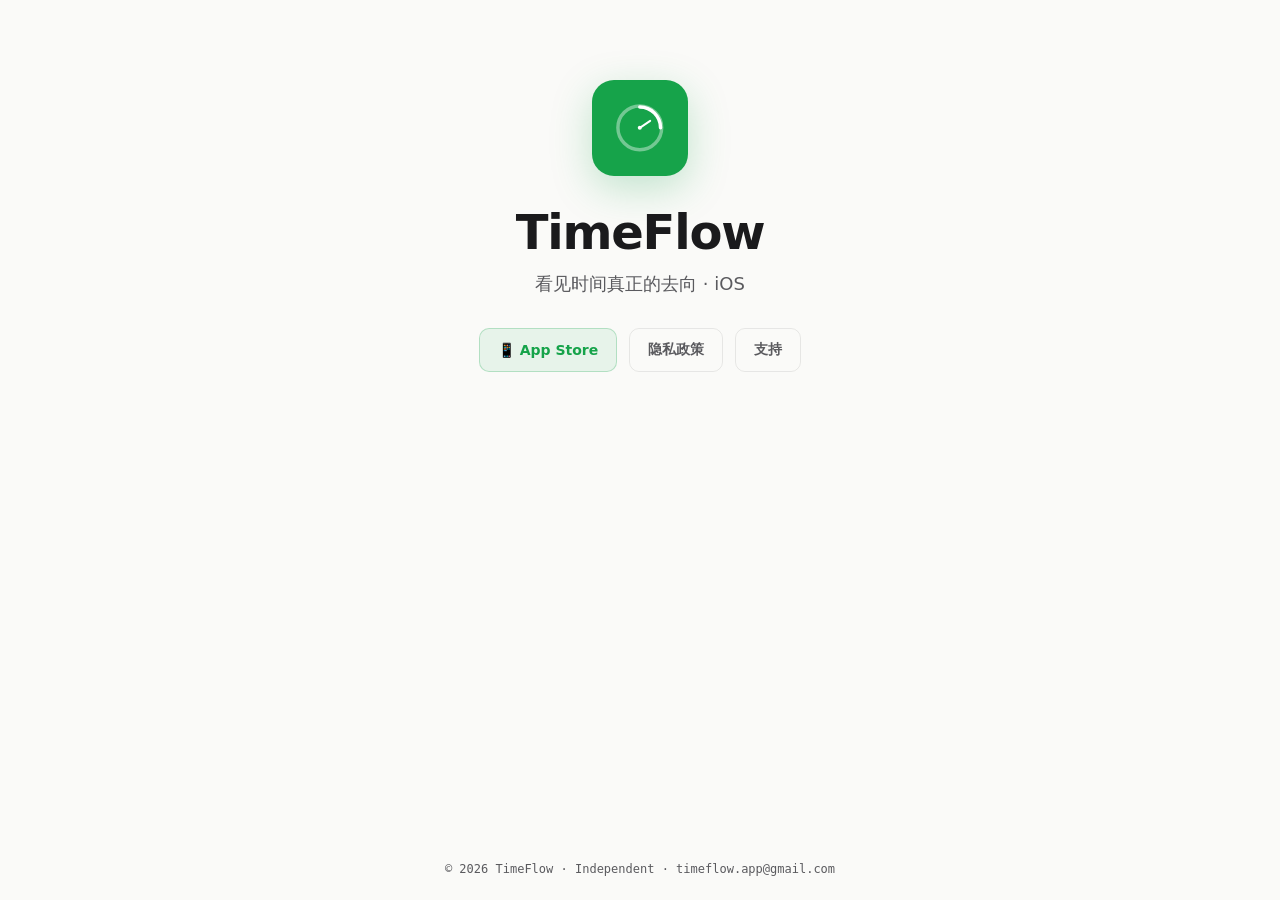
==== index.html @ b2091c1c "init: privacy + support + landing for TimeFlow" ====
<!doctype html>
<html lang="zh-Hans">
<head>
<meta charset="utf-8"/>
<meta name="viewport" content="width=device-width, initial-scale=1"/>
<title>TimeFlow — iOS 智能时间记录</title>
<style>
  :root {
    --bg: #fafaf8; --text: #1a1a1c; --text-2: #5a5a5e;
    --brand: #16a34a; --line: rgba(0,0,0,0.08);
  }
  @media (prefers-color-scheme: dark) {
    :root {
      --bg: #0a0a0b; --text: #f2f4f1; --text-2: rgba(255,255,255,0.6);
      --line: rgba(255,255,255,0.08);
    }
  }
  html, body { margin: 0; padding: 0; background: var(--bg); color: var(--text);
    font-family: 'Geist', -apple-system, system-ui, sans-serif;
    -webkit-font-smoothing: antialiased; min-height: 100vh; }
  body { display: flex; flex-direction: column; }
  main { max-width: 640px; margin: 0 auto; padding: 80px 24px 60px; flex: 1; text-align: center; }
  .logo-mark { width: 96px; height: 96px; border-radius: 22px;
    background: var(--brand); margin: 0 auto 28px;
    display: flex; align-items: center; justify-content: center;
    box-shadow: 0 12px 40px rgba(22,163,74,0.25); }
  .logo-mark svg { width: 60%; height: 60%; }
  h1 { font-size: 48px; font-weight: 800; margin: 0; letter-spacing: -0.025em; }
  .tag { color: var(--text-2); font-size: 18px; margin: 12px 0 32px; }
  .links { display: flex; gap: 12px; justify-content: center; margin-top: 32px; flex-wrap: wrap; }
  .links a { display: inline-flex; align-items: center; gap: 6px;
    padding: 12px 18px; border-radius: 10px;
    background: rgba(22,163,74,0.08); border: 1px solid rgba(22,163,74,0.25);
    color: var(--brand); text-decoration: none; font-weight: 600; font-size: 14px; }
  .links a.alt { background: transparent; border-color: var(--line); color: var(--text-2); }
  footer { text-align: center; padding: 24px;
    color: var(--text-2); font-size: 12px;
    font-family: ui-monospace, 'JetBrains Mono', monospace; }
</style>
</head>
<body>
<main>
  <div class="logo-mark">
    <svg viewBox="0 0 100 100">
      <circle cx="50" cy="50" r="38" fill="none" stroke="#fff" stroke-width="6" opacity="0.4"/>
      <path d="M 50 14 A 36 36 0 0 1 86 50" fill="none" stroke="#fff" stroke-width="6" stroke-linecap="round"/>
      <line x1="50" y1="50" x2="68" y2="38" stroke="#fff" stroke-width="3.5" stroke-linecap="round"/>
      <circle cx="50" cy="50" r="3.5" fill="#fff"/>
    </svg>
  </div>
  <h1>TimeFlow</h1>
  <p class="tag">看见时间真正的去向 · iOS</p>
  <div class="links">
    <a href="#">📱 App Store</a>
    <a href="privacy.html" class="alt">隐私政策</a>
    <a href="support.html" class="alt">支持</a>
  </div>
</main>
<footer>© 2026 TimeFlow · Independent · timeflow.app@gmail.com</footer>
</body>
</html>
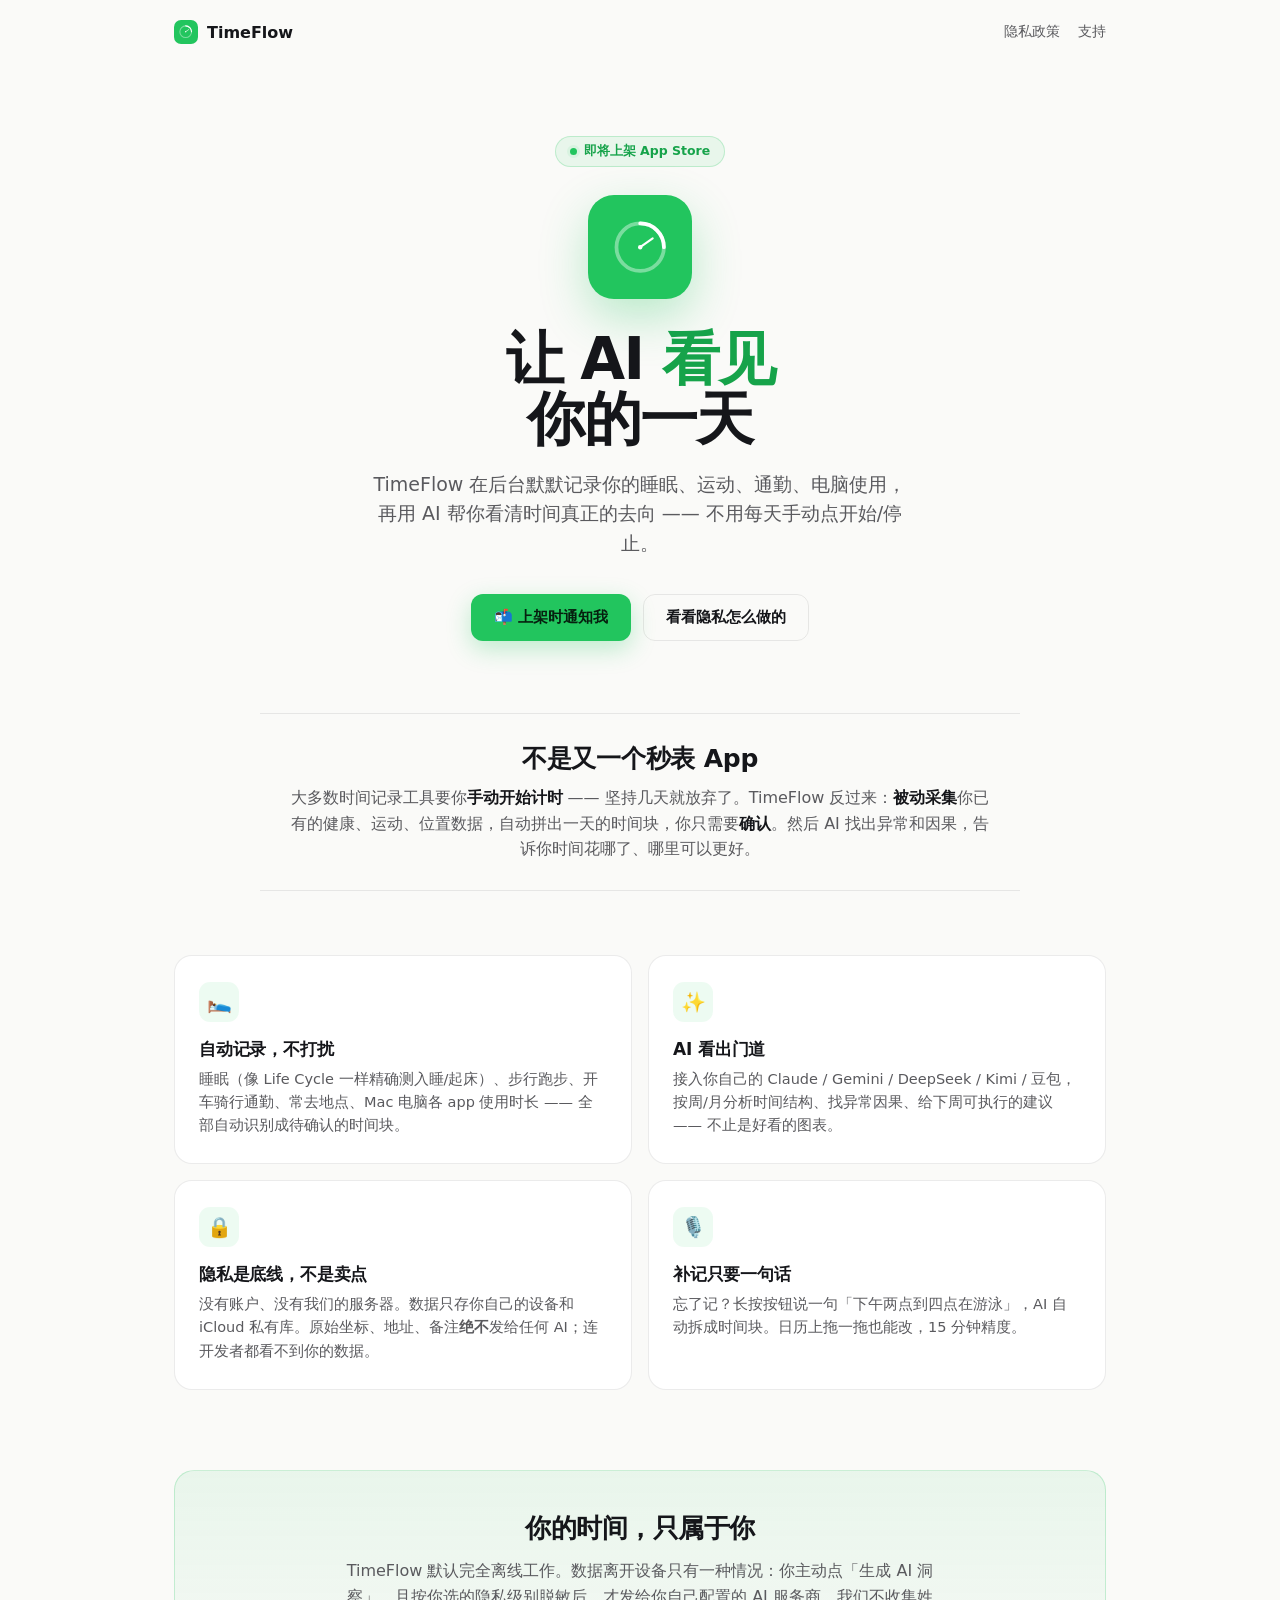
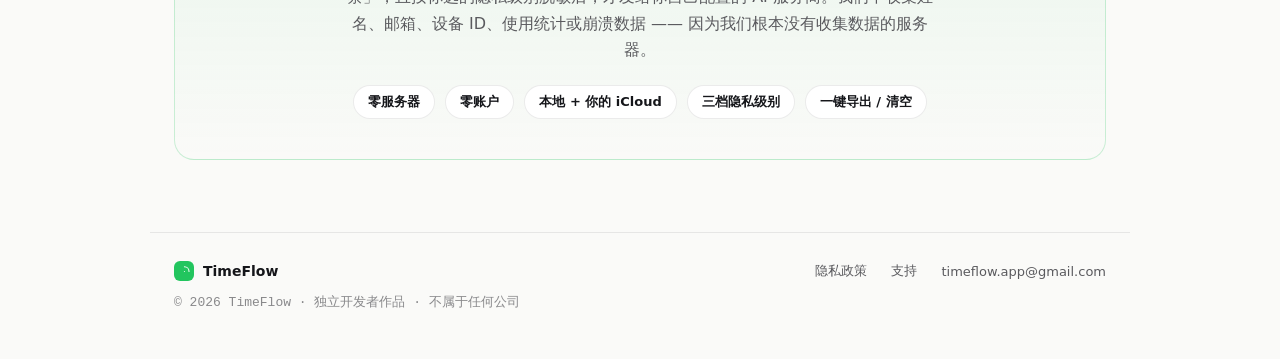
==== commit f0282e09: "官网重做：多段式落地页 + 隐私页内容校准 + 绑定 seetimeflow.com - index.html 重做成正经落地页（hero / 定位 / 4 特性卡 / 隐私 callout / fo" ====
--- a/index.html
+++ b/index.html
@@ -3,59 +3,185 @@
 <head>
 <meta charset="utf-8"/>
 <meta name="viewport" content="width=device-width, initial-scale=1"/>
-<title>TimeFlow — iOS 智能时间记录</title>
+<title>TimeFlow — 让 AI 看见你的一天</title>
+<meta name="description" content="TimeFlow 是一款 iOS 智能时间记录 app。被动自动记录你的睡眠、运动、通勤、电脑使用，AI 帮你看清时间真正的去向。隐私优先，数据只存你自己的设备和 iCloud。"/>
+<meta property="og:title" content="TimeFlow — 让 AI 看见你的一天"/>
+<meta property="og:description" content="被动自动记录 + AI 洞察。隐私优先，零服务器。"/>
+<meta property="og:type" content="website"/>
 <style>
   :root {
-    --bg: #fafaf8; --text: #1a1a1c; --text-2: #5a5a5e;
-    --brand: #16a34a; --line: rgba(0,0,0,0.08);
+    --bg: #fafaf8; --surface: #ffffff; --text: #15161a; --text-2: #5a5a5e;
+    --brand: #16a34a; --brand-2: #22c55e; --line: rgba(0,0,0,0.08);
+    --tint: rgba(34,197,94,0.08); --tint-line: rgba(34,197,94,0.22);
   }
   @media (prefers-color-scheme: dark) {
     :root {
-      --bg: #0a0a0b; --text: #f2f4f1; --text-2: rgba(255,255,255,0.6);
-      --line: rgba(255,255,255,0.08);
+      --bg: #08090a; --surface: #111316; --text: #f2f4f1; --text-2: rgba(255,255,255,0.58);
+      --brand: #22c55e; --brand-2: #4ade80; --line: rgba(255,255,255,0.09);
+      --tint: rgba(34,197,94,0.10); --tint-line: rgba(34,197,94,0.28);
     }
   }
+  * { box-sizing: border-box; }
   html, body { margin: 0; padding: 0; background: var(--bg); color: var(--text);
-    font-family: 'Geist', -apple-system, system-ui, sans-serif;
-    -webkit-font-smoothing: antialiased; min-height: 100vh; }
-  body { display: flex; flex-direction: column; }
-  main { max-width: 640px; margin: 0 auto; padding: 80px 24px 60px; flex: 1; text-align: center; }
-  .logo-mark { width: 96px; height: 96px; border-radius: 22px;
-    background: var(--brand); margin: 0 auto 28px;
-    display: flex; align-items: center; justify-content: center;
-    box-shadow: 0 12px 40px rgba(22,163,74,0.25); }
-  .logo-mark svg { width: 60%; height: 60%; }
-  h1 { font-size: 48px; font-weight: 800; margin: 0; letter-spacing: -0.025em; }
-  .tag { color: var(--text-2); font-size: 18px; margin: 12px 0 32px; }
-  .links { display: flex; gap: 12px; justify-content: center; margin-top: 32px; flex-wrap: wrap; }
-  .links a { display: inline-flex; align-items: center; gap: 6px;
-    padding: 12px 18px; border-radius: 10px;
-    background: rgba(22,163,74,0.08); border: 1px solid rgba(22,163,74,0.25);
-    color: var(--brand); text-decoration: none; font-weight: 600; font-size: 14px; }
-  .links a.alt { background: transparent; border-color: var(--line); color: var(--text-2); }
-  footer { text-align: center; padding: 24px;
-    color: var(--text-2); font-size: 12px;
-    font-family: ui-monospace, 'JetBrains Mono', monospace; }
+    font-family: 'Geist', -apple-system, BlinkMacSystemFont, system-ui, sans-serif;
+    -webkit-font-smoothing: antialiased; }
+  a { color: var(--brand); text-decoration: none; }
+  .mono { font-family: ui-monospace, 'JetBrains Mono', SFMono-Regular, monospace; }
+
+  /* nav */
+  nav { display: flex; align-items: center; gap: 18px; max-width: 980px; margin: 0 auto;
+    padding: 20px 24px; font-size: 14px; }
+  .logo { display: inline-flex; align-items: center; gap: 9px; font-weight: 700; color: var(--text); font-size: 16px; }
+  .logo .mk { width: 24px; height: 24px; border-radius: 7px; background: var(--brand-2);
+    display: inline-flex; align-items: center; justify-content: center; }
+  .logo .mk svg { width: 64%; height: 64%; }
+  nav .spacer { flex: 1; }
+  nav .navlink { color: var(--text-2); font-weight: 500; }
+  nav .navlink:hover { color: var(--text); }
+
+  section { max-width: 980px; margin: 0 auto; padding: 0 24px; }
+
+  /* hero */
+  .hero { text-align: center; padding: 72px 24px 64px; }
+  .badge { display: inline-flex; align-items: center; gap: 7px; padding: 6px 14px;
+    border-radius: 999px; background: var(--tint); border: 1px solid var(--tint-line);
+    color: var(--brand); font-size: 12.5px; font-weight: 600; margin-bottom: 28px; }
+  .badge .dot { width: 7px; height: 7px; border-radius: 50%; background: var(--brand-2);
+    box-shadow: 0 0 0 3px var(--tint); }
+  .hero .mark { width: 104px; height: 104px; border-radius: 26px; background: var(--brand-2);
+    margin: 0 auto 30px; display: flex; align-items: center; justify-content: center;
+    box-shadow: 0 18px 48px rgba(34,197,94,0.30); }
+  .hero .mark svg { width: 60%; height: 60%; }
+  h1 { font-size: 58px; line-height: 1.04; font-weight: 800; letter-spacing: -0.03em; margin: 0; }
+  h1 .accent { color: var(--brand); }
+  .hero p { font-size: 19px; color: var(--text-2); max-width: 540px; margin: 20px auto 0; line-height: 1.55; }
+  .cta { display: flex; gap: 12px; justify-content: center; margin-top: 36px; flex-wrap: wrap; }
+  .btn { display: inline-flex; align-items: center; gap: 8px; padding: 13px 22px;
+    border-radius: 12px; font-weight: 600; font-size: 15px; border: 1px solid transparent; }
+  .btn.primary { background: var(--brand-2); color: #06200f; box-shadow: 0 8px 24px rgba(34,197,94,0.28); }
+  .btn.ghost { background: transparent; border-color: var(--line); color: var(--text); }
+  .btn.ghost:hover { border-color: var(--tint-line); color: var(--brand); }
+
+  /* positioning strip */
+  .strip { margin: 8px auto 0; padding: 28px 28px; max-width: 760px; text-align: center;
+    border-top: 1px solid var(--line); border-bottom: 1px solid var(--line); }
+  .strip h2 { font-size: 25px; font-weight: 700; letter-spacing: -0.01em; margin: 0 0 10px; }
+  .strip p { font-size: 16px; color: var(--text-2); line-height: 1.6; margin: 0; }
+  .strip .hl { color: var(--text); font-weight: 600; }
+
+  /* features */
+  .features { padding: 64px 24px 24px; }
+  .grid { display: grid; grid-template-columns: repeat(2, 1fr); gap: 16px; }
+  .card { background: var(--surface); border: 1px solid var(--line); border-radius: 18px;
+    padding: 26px 24px; }
+  .card .ic { width: 40px; height: 40px; border-radius: 11px; background: var(--tint);
+    display: flex; align-items: center; justify-content: center; font-size: 20px; margin-bottom: 16px; }
+  .card h3 { font-size: 17px; font-weight: 700; margin: 0 0 7px; letter-spacing: -0.01em; }
+  .card p { font-size: 14.5px; color: var(--text-2); line-height: 1.6; margin: 0; }
+
+  /* privacy callout */
+  .privacy { margin: 56px auto 0; }
+  .privacy .box { background: linear-gradient(180deg, var(--tint), transparent);
+    border: 1px solid var(--tint-line); border-radius: 20px; padding: 40px 32px; text-align: center; }
+  .privacy h2 { font-size: 26px; font-weight: 800; letter-spacing: -0.02em; margin: 0 0 12px; }
+  .privacy p { font-size: 16px; color: var(--text-2); max-width: 600px; margin: 0 auto; line-height: 1.65; }
+  .privacy .pills { display: flex; gap: 10px; justify-content: center; flex-wrap: wrap; margin-top: 22px; }
+  .pill { font-size: 13px; font-weight: 600; padding: 7px 14px; border-radius: 999px;
+    background: var(--surface); border: 1px solid var(--line); color: var(--text); }
+
+  /* footer */
+  footer { max-width: 980px; margin: 72px auto 0; padding: 28px 24px 48px;
+    border-top: 1px solid var(--line); display: flex; flex-wrap: wrap; gap: 12px 24px;
+    align-items: center; color: var(--text-2); font-size: 13px; }
+  footer .spacer { flex: 1; }
+  footer a { color: var(--text-2); }
+  footer a:hover { color: var(--brand); }
+
+  @media (max-width: 680px) {
+    h1 { font-size: 42px; }
+    .hero p { font-size: 17px; }
+    .grid { grid-template-columns: 1fr; }
+  }
 </style>
 </head>
 <body>
-<main>
-  <div class="logo-mark">
-    <svg viewBox="0 0 100 100">
-      <circle cx="50" cy="50" r="38" fill="none" stroke="#fff" stroke-width="6" opacity="0.4"/>
-      <path d="M 50 14 A 36 36 0 0 1 86 50" fill="none" stroke="#fff" stroke-width="6" stroke-linecap="round"/>
-      <line x1="50" y1="50" x2="68" y2="38" stroke="#fff" stroke-width="3.5" stroke-linecap="round"/>
-      <circle cx="50" cy="50" r="3.5" fill="#fff"/>
-    </svg>
+
+<nav>
+  <span class="logo"><span class="mk">
+    <svg viewBox="0 0 100 100"><circle cx="50" cy="50" r="38" fill="none" stroke="#fff" stroke-width="7" opacity="0.4"/><path d="M 50 12 A 38 38 0 0 1 88 50" fill="none" stroke="#fff" stroke-width="7" stroke-linecap="round"/><line x1="50" y1="50" x2="70" y2="36" stroke="#fff" stroke-width="4" stroke-linecap="round"/><circle cx="50" cy="50" r="4" fill="#fff"/></svg>
+  </span>TimeFlow</span>
+  <span class="spacer"></span>
+  <a class="navlink" href="privacy.html">隐私政策</a>
+  <a class="navlink" href="support.html">支持</a>
+</nav>
+
+<header class="hero">
+  <span class="badge"><span class="dot"></span>即将上架 App Store</span>
+  <div class="mark">
+    <svg viewBox="0 0 100 100"><circle cx="50" cy="50" r="38" fill="none" stroke="#fff" stroke-width="6" opacity="0.4"/><path d="M 50 12 A 38 38 0 0 1 88 50" fill="none" stroke="#fff" stroke-width="6" stroke-linecap="round"/><line x1="50" y1="50" x2="70" y2="36" stroke="#fff" stroke-width="3.5" stroke-linecap="round"/><circle cx="50" cy="50" r="3.5" fill="#fff"/></svg>
   </div>
-  <h1>TimeFlow</h1>
-  <p class="tag">看见时间真正的去向 · iOS</p>
-  <div class="links">
-    <a href="#">📱 App Store</a>
-    <a href="privacy.html" class="alt">隐私政策</a>
-    <a href="support.html" class="alt">支持</a>
+  <h1>让 AI <span class="accent">看见</span><br/>你的一天</h1>
+  <p>TimeFlow 在后台默默记录你的睡眠、运动、通勤、电脑使用，再用 AI 帮你看清时间真正的去向 —— 不用每天手动点开始/停止。</p>
+  <div class="cta">
+    <a class="btn primary" href="mailto:timeflow.app@gmail.com?subject=TimeFlow%20上架通知">📬 上架时通知我</a>
+    <a class="btn ghost" href="privacy.html">看看隐私怎么做的</a>
   </div>
-</main>
-<footer>© 2026 TimeFlow · Independent · timeflow.app@gmail.com</footer>
+</header>
+
+<section class="strip">
+  <h2>不是又一个秒表 App</h2>
+  <p>大多数时间记录工具要你<span class="hl">手动开始计时</span> —— 坚持几天就放弃了。TimeFlow 反过来：<span class="hl">被动采集</span>你已有的健康、运动、位置数据，自动拼出一天的时间块，你只需要<span class="hl">确认</span>。然后 AI 找出异常和因果，告诉你时间花哪了、哪里可以更好。</p>
+</section>
+
+<section class="features">
+  <div class="grid">
+    <div class="card">
+      <div class="ic">🛌</div>
+      <h3>自动记录，不打扰</h3>
+      <p>睡眠（像 Life Cycle 一样精确测入睡/起床）、步行跑步、开车骑行通勤、常去地点、Mac 电脑各 app 使用时长 —— 全部自动识别成待确认的时间块。</p>
+    </div>
+    <div class="card">
+      <div class="ic">✨</div>
+      <h3>AI 看出门道</h3>
+      <p>接入你自己的 Claude / Gemini / DeepSeek / Kimi / 豆包，按周/月分析时间结构、找异常因果、给下周可执行的建议 —— 不止是好看的图表。</p>
+    </div>
+    <div class="card">
+      <div class="ic">🔒</div>
+      <h3>隐私是底线，不是卖点</h3>
+      <p>没有账户、没有我们的服务器。数据只存你自己的设备和 iCloud 私有库。原始坐标、地址、备注<strong>绝不</strong>发给任何 AI；连开发者都看不到你的数据。</p>
+    </div>
+    <div class="card">
+      <div class="ic">🎙️</div>
+      <h3>补记只要一句话</h3>
+      <p>忘了记？长按按钮说一句「下午两点到四点在游泳」，AI 自动拆成时间块。日历上拖一拖也能改，15 分钟精度。</p>
+    </div>
+  </div>
+</section>
+
+<section class="privacy">
+  <div class="box">
+    <h2>你的时间，只属于你</h2>
+    <p>TimeFlow 默认完全离线工作。数据离开设备只有一种情况：你主动点「生成 AI 洞察」，且按你选的隐私级别脱敏后，才发给你自己配置的 AI 服务商。我们不收集姓名、邮箱、设备 ID、使用统计或崩溃数据 —— 因为我们根本没有收集数据的服务器。</p>
+    <div class="pills">
+      <span class="pill">零服务器</span>
+      <span class="pill">零账户</span>
+      <span class="pill">本地 + 你的 iCloud</span>
+      <span class="pill">三档隐私级别</span>
+      <span class="pill">一键导出 / 清空</span>
+    </div>
+  </div>
+</section>
+
+<footer>
+  <span class="logo" style="font-size:14px"><span class="mk" style="width:20px;height:20px;border-radius:6px">
+    <svg viewBox="0 0 100 100"><path d="M 50 14 A 36 36 0 0 1 86 50" fill="none" stroke="#fff" stroke-width="8" stroke-linecap="round"/><circle cx="50" cy="50" r="4" fill="#fff"/></svg>
+  </span>TimeFlow</span>
+  <span class="spacer"></span>
+  <a href="privacy.html">隐私政策</a>
+  <a href="support.html">支持</a>
+  <a href="mailto:timeflow.app@gmail.com">timeflow.app@gmail.com</a>
+  <span class="mono" style="width:100%;opacity:0.7">© 2026 TimeFlow · 独立开发者作品 · 不属于任何公司</span>
+</footer>
+
 </body>
 </html>
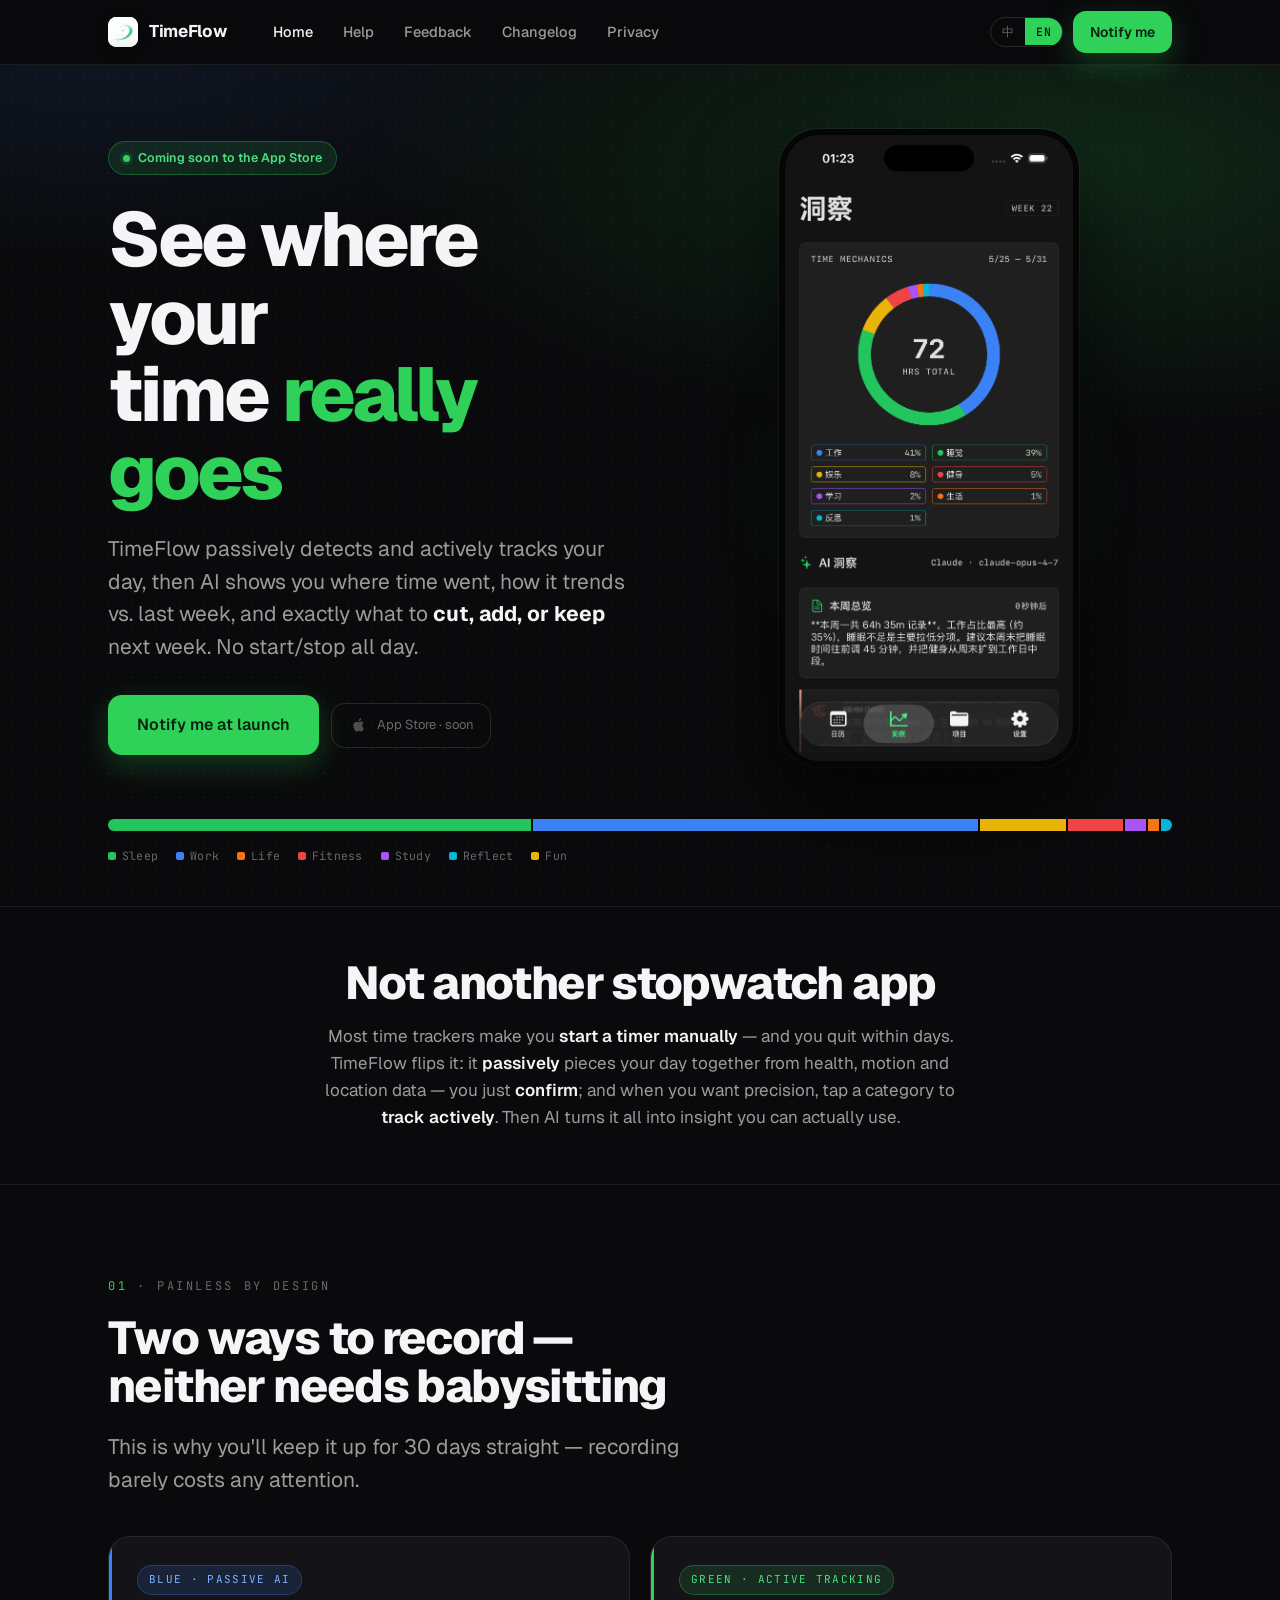
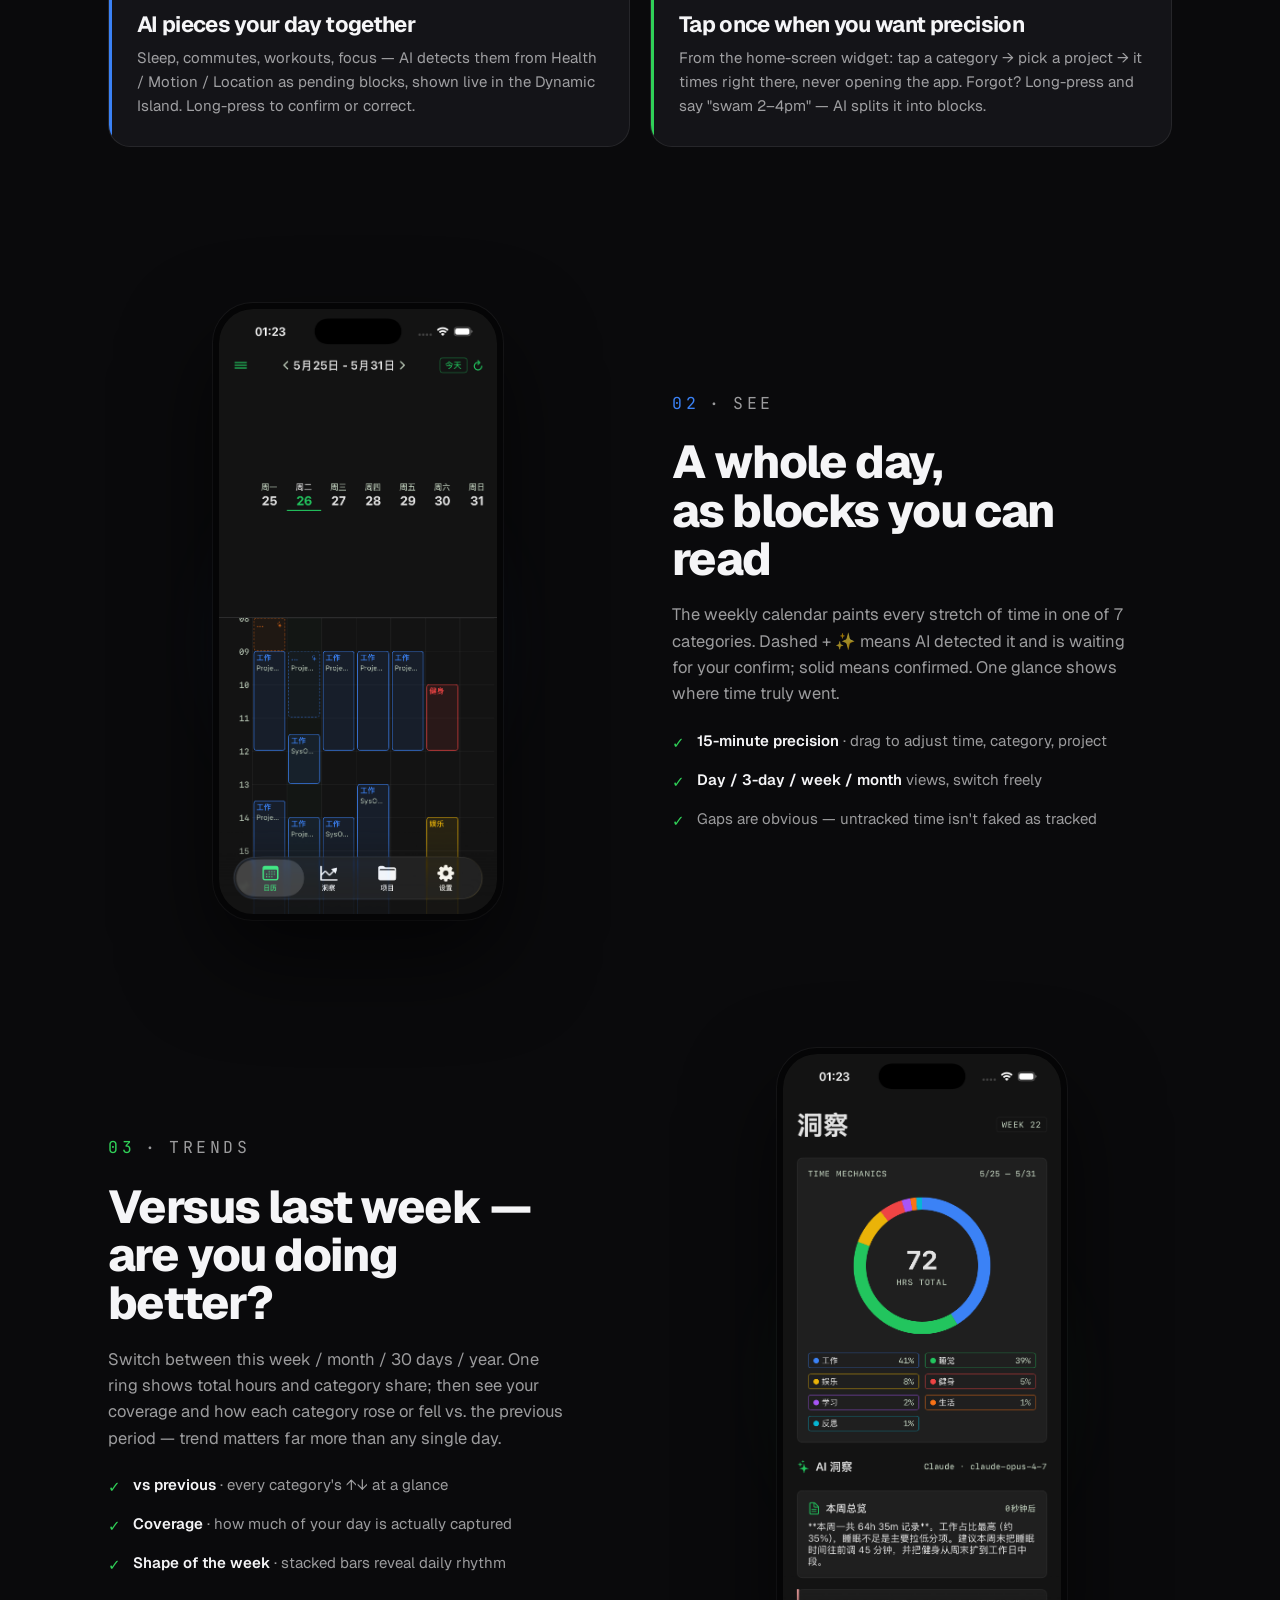
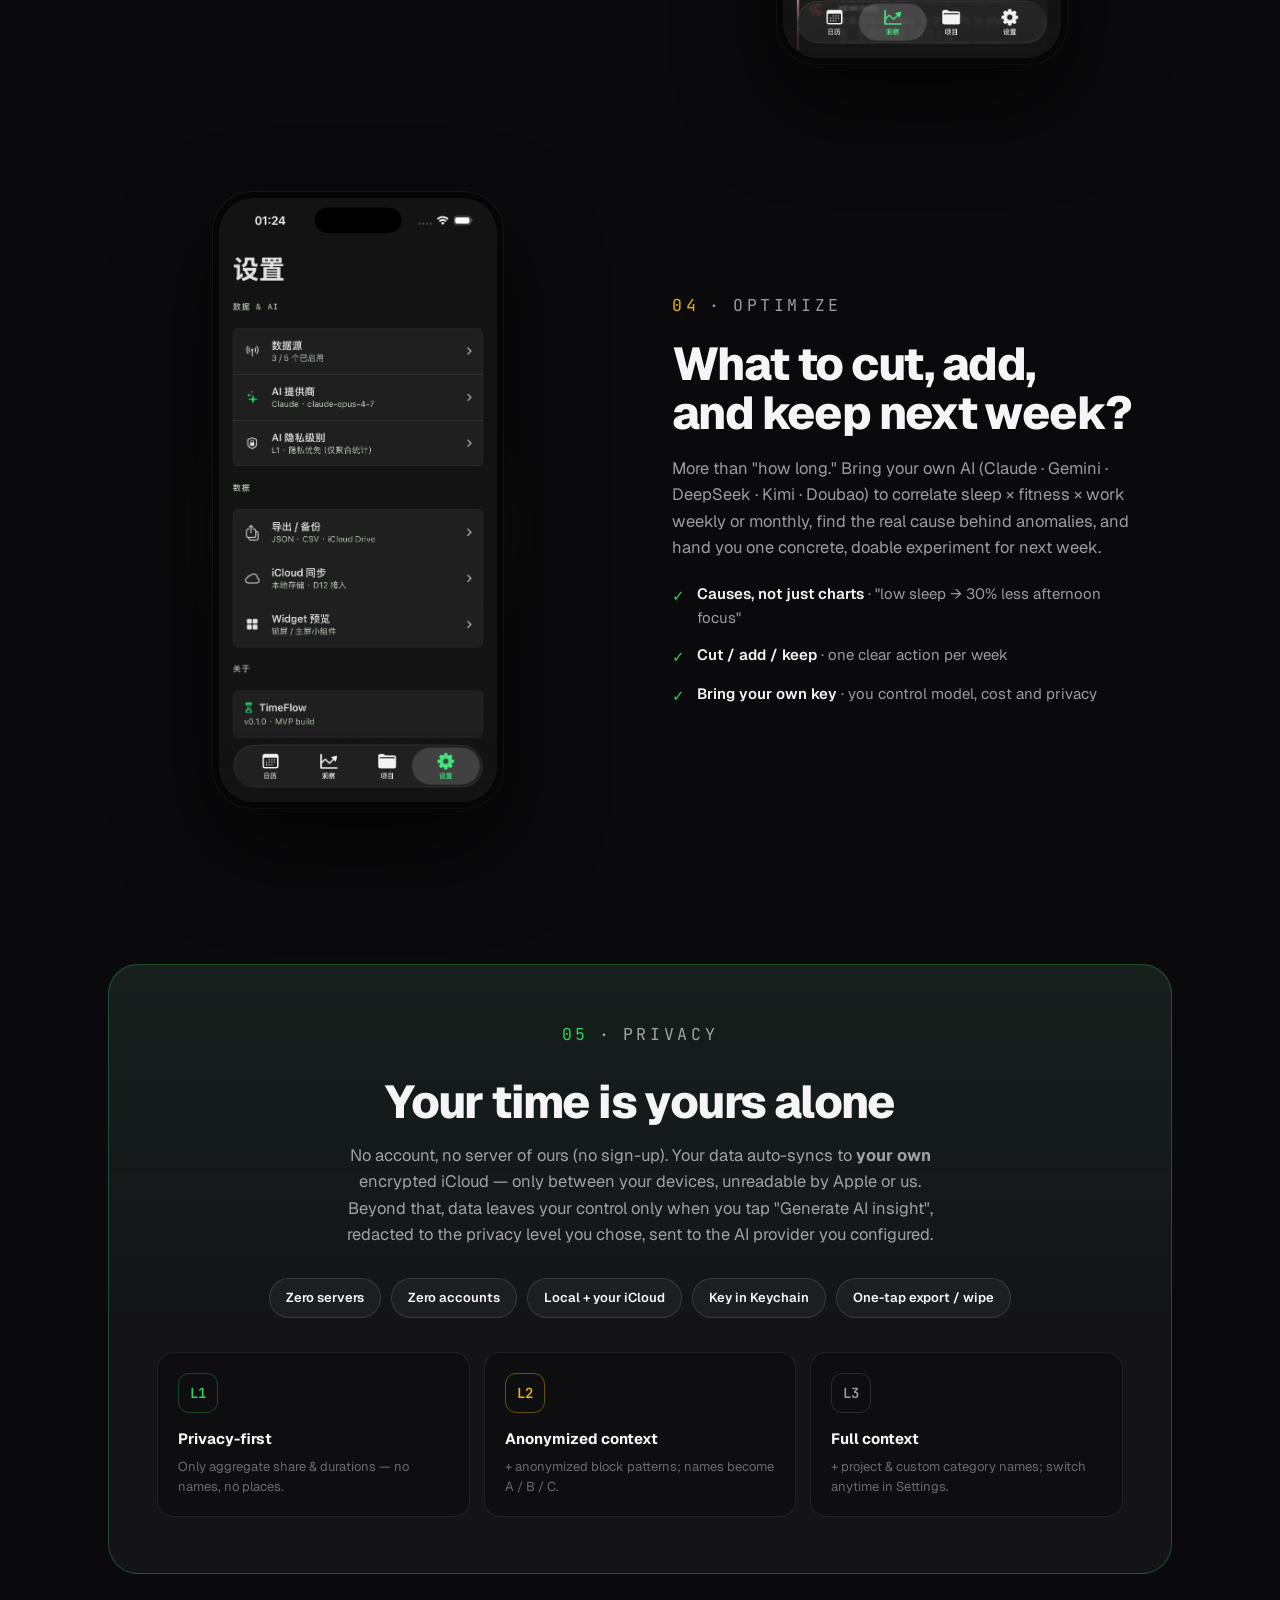
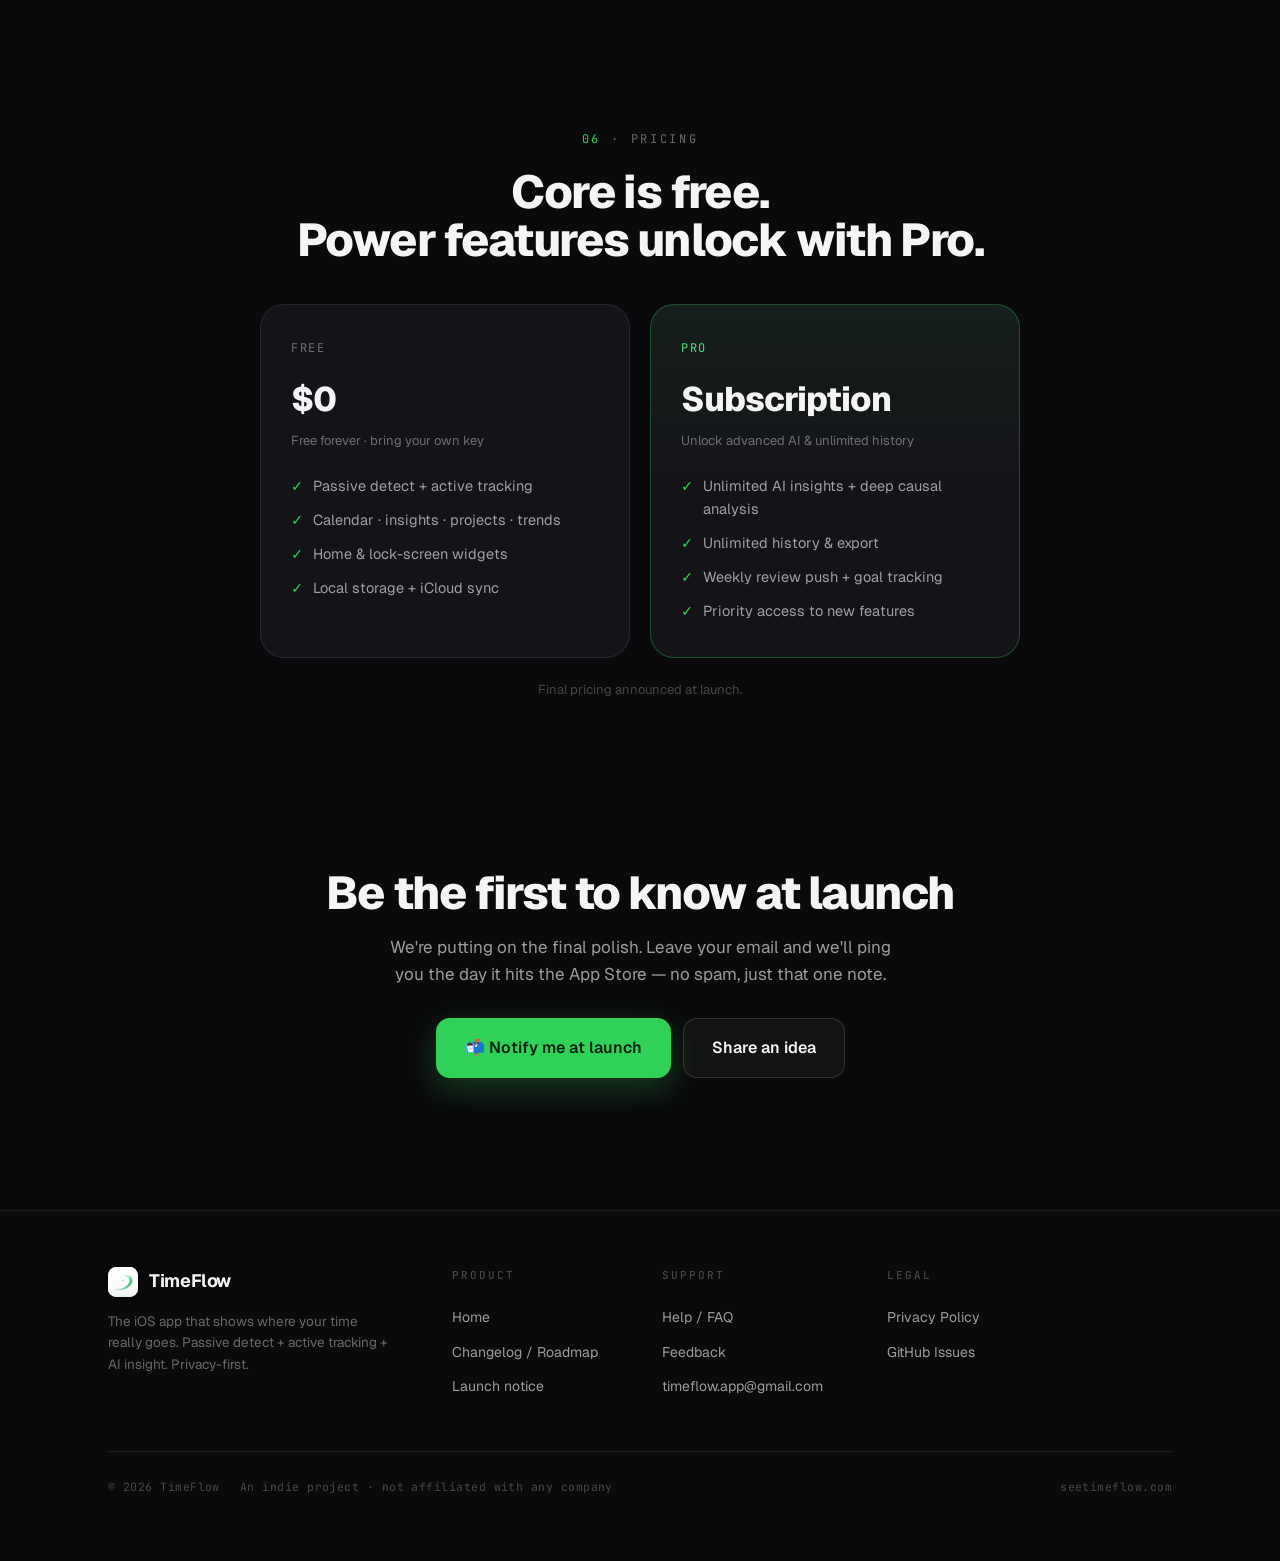
==== commit f70e0a60: "全新官网（Cloud Design 重做）+ 信息对齐到 D300/D301/D302 - 新设计：6 页（首页/帮助/反馈/更新日志/隐私/支持重定向）+ 6 张真机截图 +   共享 styles" ====
--- a/index.html
+++ b/index.html
@@ -1,187 +1,447 @@
 <!doctype html>
-<html lang="zh-Hans">
+<html lang="zh">
 <head>
 <meta charset="utf-8"/>
 <meta name="viewport" content="width=device-width, initial-scale=1"/>
-<title>TimeFlow — 让 AI 看见你的一天</title>
-<meta name="description" content="TimeFlow 是一款 iOS 智能时间记录 app。被动自动记录你的睡眠、运动、通勤、电脑使用，AI 帮你看清时间真正的去向。隐私优先，数据只存你自己的设备和 iCloud。"/>
-<meta property="og:title" content="TimeFlow — 让 AI 看见你的一天"/>
-<meta property="og:description" content="被动自动记录 + AI 洞察。隐私优先，零服务器。"/>
+<title data-en="TimeFlow — See where your time really goes">TimeFlow — 看清你的时间，真正花在了哪</title>
+<meta name="description" content="TimeFlow 是一款 iOS 智能时间记录 app。被动自动记录 + 主动一键追踪，AI 帮你看清时间去向、对比趋势、并告诉你下周该减少 / 增加 / 保持什么。隐私优先，零服务器、零账户。"/>
+<meta property="og:title" content="TimeFlow — 看清你的时间，真正花在了哪"/>
+<meta property="og:description" content="被动 AI 识别 + 主动追踪。看清去向、对比趋势、优化下周。隐私优先，零服务器。"/>
 <meta property="og:type" content="website"/>
+<link rel="preconnect" href="https://fonts.googleapis.com"/>
+<link rel="preconnect" href="https://fonts.gstatic.com" crossorigin/>
+<link href="https://fonts.googleapis.com/css2?family=Geist:wght@300;400;500;600;700;800&family=JetBrains+Mono:wght@400;500;600&display=swap" rel="stylesheet"/>
+<link rel="icon" type="image/png" href="assets/app-icon.png"/>
+<link rel="apple-touch-icon" href="assets/app-icon.png"/>
+<link rel="stylesheet" href="styles.css"/>
 <style>
-  :root {
-    --bg: #fafaf8; --surface: #ffffff; --text: #15161a; --text-2: #5a5a5e;
-    --brand: #16a34a; --brand-2: #22c55e; --line: rgba(0,0,0,0.08);
-    --tint: rgba(34,197,94,0.08); --tint-line: rgba(34,197,94,0.22);
-  }
-  @media (prefers-color-scheme: dark) {
-    :root {
-      --bg: #08090a; --surface: #111316; --text: #f2f4f1; --text-2: rgba(255,255,255,0.58);
-      --brand: #22c55e; --brand-2: #4ade80; --line: rgba(255,255,255,0.09);
-      --tint: rgba(34,197,94,0.10); --tint-line: rgba(34,197,94,0.28);
-    }
-  }
-  * { box-sizing: border-box; }
-  html, body { margin: 0; padding: 0; background: var(--bg); color: var(--text);
-    font-family: 'Geist', -apple-system, BlinkMacSystemFont, system-ui, sans-serif;
-    -webkit-font-smoothing: antialiased; }
-  a { color: var(--brand); text-decoration: none; }
-  .mono { font-family: ui-monospace, 'JetBrains Mono', SFMono-Regular, monospace; }
-
-  /* nav */
-  nav { display: flex; align-items: center; gap: 18px; max-width: 980px; margin: 0 auto;
-    padding: 20px 24px; font-size: 14px; }
-  .logo { display: inline-flex; align-items: center; gap: 9px; font-weight: 700; color: var(--text); font-size: 16px; }
-  .logo .mk { width: 24px; height: 24px; border-radius: 7px; background: var(--brand-2);
-    display: inline-flex; align-items: center; justify-content: center; }
-  .logo .mk svg { width: 64%; height: 64%; }
-  nav .spacer { flex: 1; }
-  nav .navlink { color: var(--text-2); font-weight: 500; }
-  nav .navlink:hover { color: var(--text); }
-
-  section { max-width: 980px; margin: 0 auto; padding: 0 24px; }
-
-  /* hero */
-  .hero { text-align: center; padding: 72px 24px 64px; }
-  .badge { display: inline-flex; align-items: center; gap: 7px; padding: 6px 14px;
-    border-radius: 999px; background: var(--tint); border: 1px solid var(--tint-line);
-    color: var(--brand); font-size: 12.5px; font-weight: 600; margin-bottom: 28px; }
-  .badge .dot { width: 7px; height: 7px; border-radius: 50%; background: var(--brand-2);
-    box-shadow: 0 0 0 3px var(--tint); }
-  .hero .mark { width: 104px; height: 104px; border-radius: 26px; background: var(--brand-2);
-    margin: 0 auto 30px; display: flex; align-items: center; justify-content: center;
-    box-shadow: 0 18px 48px rgba(34,197,94,0.30); }
-  .hero .mark svg { width: 60%; height: 60%; }
-  h1 { font-size: 58px; line-height: 1.04; font-weight: 800; letter-spacing: -0.03em; margin: 0; }
-  h1 .accent { color: var(--brand); }
-  .hero p { font-size: 19px; color: var(--text-2); max-width: 540px; margin: 20px auto 0; line-height: 1.55; }
-  .cta { display: flex; gap: 12px; justify-content: center; margin-top: 36px; flex-wrap: wrap; }
-  .btn { display: inline-flex; align-items: center; gap: 8px; padding: 13px 22px;
-    border-radius: 12px; font-weight: 600; font-size: 15px; border: 1px solid transparent; }
-  .btn.primary { background: var(--brand-2); color: #06200f; box-shadow: 0 8px 24px rgba(34,197,94,0.28); }
-  .btn.ghost { background: transparent; border-color: var(--line); color: var(--text); }
-  .btn.ghost:hover { border-color: var(--tint-line); color: var(--brand); }
+  /* ---------- home-only ---------- */
+  .hero { position: relative; padding: 64px 0 40px; overflow: hidden; }
+  .hero::before {
+    content: ""; position: absolute; inset: -10% -20% auto; height: 620px;
+    background: radial-gradient(60% 70% at 72% 30%, rgba(48,209,88,0.16), transparent 62%),
+                radial-gradient(50% 60% at 20% 10%, rgba(59,130,246,0.10), transparent 60%);
+    pointer-events: none; z-index: 0;
+  }
+  .hero-grid {
+    position: relative; z-index: 1; display: grid; grid-template-columns: 1.05fr 0.95fr;
+    gap: 40px; align-items: center;
+  }
+  .badge {
+    display: inline-flex; align-items: center; gap: 8px; padding: 6px 14px; border-radius: 999px;
+    background: var(--green-tint); border: 1px solid var(--green-line);
+    color: var(--green-bright); font-size: 12.5px; font-weight: 600; margin-bottom: 26px;
+  }
+  .badge .dot { width: 7px; height: 7px; border-radius: 50%; background: var(--green); box-shadow: 0 0 0 3px var(--green-tint); }
+  .hero h1 { margin-bottom: 22px; }
+  .hero .lede { max-width: 520px; margin-bottom: 32px; }
+  .hero-cta { display: flex; flex-wrap: wrap; gap: 12px; align-items: center; }
+  .soon-badge {
+    display: inline-flex; align-items: center; gap: 9px; padding: 11px 16px; border-radius: 13px;
+    border: 1px solid var(--hairline-2); color: var(--ink-3); font-size: 13px;
+  }
+  .soon-badge svg { width: 20px; height: 20px; opacity: 0.7; }
+
+  .hero-visual { position: relative; display: flex; justify-content: center; }
+  .shot { border-radius: 40px; overflow: hidden; border: 6px solid #050506;
+    box-shadow: 0 40px 90px rgba(0,0,0,0.6), 0 0 0 1px rgba(255,255,255,0.06); background: #000; }
+  .shot img { width: 100%; height: auto; display: block; }
+  .hero-visual .shot { width: 300px; }
+  .hero-visual::after {
+    content: ""; position: absolute; inset: 8% -6% -6% -6%; z-index: -1; border-radius: 50%;
+    background: radial-gradient(50% 50% at 50% 50%, rgba(48,209,88,0.20), transparent 70%);
+    filter: blur(20px);
+  }
+
+  /* spectrum strip */
+  .spectrum { position: relative; z-index: 1; margin-top: 52px; }
+  .spectrum-bar { display: flex; height: 12px; border-radius: 6px; overflow: hidden; gap: 2px; }
+  .spectrum-bar span { display: block; }
+  .spectrum-legend {
+    display: flex; flex-wrap: wrap; gap: 7px 18px; margin-top: 16px;
+    font-family: var(--mono); font-size: 11.5px; color: var(--ink-3); letter-spacing: 0.02em;
+  }
+  .spectrum-legend i { display: inline-block; width: 8px; height: 8px; border-radius: 2px; margin-right: 6px; vertical-align: 0; }
 
   /* positioning strip */
-  .strip { margin: 8px auto 0; padding: 28px 28px; max-width: 760px; text-align: center;
-    border-top: 1px solid var(--line); border-bottom: 1px solid var(--line); }
-  .strip h2 { font-size: 25px; font-weight: 700; letter-spacing: -0.01em; margin: 0 0 10px; }
-  .strip p { font-size: 16px; color: var(--text-2); line-height: 1.6; margin: 0; }
-  .strip .hl { color: var(--text); font-weight: 600; }
-
-  /* features */
-  .features { padding: 64px 24px 24px; }
-  .grid { display: grid; grid-template-columns: repeat(2, 1fr); gap: 16px; }
-  .card { background: var(--surface); border: 1px solid var(--line); border-radius: 18px;
-    padding: 26px 24px; }
-  .card .ic { width: 40px; height: 40px; border-radius: 11px; background: var(--tint);
-    display: flex; align-items: center; justify-content: center; font-size: 20px; margin-bottom: 16px; }
-  .card h3 { font-size: 17px; font-weight: 700; margin: 0 0 7px; letter-spacing: -0.01em; }
-  .card p { font-size: 14.5px; color: var(--text-2); line-height: 1.6; margin: 0; }
-
-  /* privacy callout */
-  .privacy { margin: 56px auto 0; }
-  .privacy .box { background: linear-gradient(180deg, var(--tint), transparent);
-    border: 1px solid var(--tint-line); border-radius: 20px; padding: 40px 32px; text-align: center; }
-  .privacy h2 { font-size: 26px; font-weight: 800; letter-spacing: -0.02em; margin: 0 0 12px; }
-  .privacy p { font-size: 16px; color: var(--text-2); max-width: 600px; margin: 0 auto; line-height: 1.65; }
-  .privacy .pills { display: flex; gap: 10px; justify-content: center; flex-wrap: wrap; margin-top: 22px; }
-  .pill { font-size: 13px; font-weight: 600; padding: 7px 14px; border-radius: 999px;
-    background: var(--surface); border: 1px solid var(--line); color: var(--text); }
-
-  /* footer */
-  footer { max-width: 980px; margin: 72px auto 0; padding: 28px 24px 48px;
-    border-top: 1px solid var(--line); display: flex; flex-wrap: wrap; gap: 12px 24px;
-    align-items: center; color: var(--text-2); font-size: 13px; }
-  footer .spacer { flex: 1; }
-  footer a { color: var(--text-2); }
-  footer a:hover { color: var(--brand); }
-
-  @media (max-width: 680px) {
-    h1 { font-size: 42px; }
-    .hero p { font-size: 17px; }
-    .grid { grid-template-columns: 1fr; }
+  .posit { border-top: 1px solid var(--hairline); border-bottom: 1px solid var(--hairline);
+    padding: 52px 0; text-align: center; }
+  .posit .h2 { max-width: 760px; margin: 0 auto 16px; }
+  .posit p { max-width: 660px; margin: 0 auto; color: var(--ink-2); font-size: 17px; }
+  .posit .hl { color: var(--ink); font-weight: 600; }
+
+  /* value blocks (image + text) */
+  .vblock { display: grid; grid-template-columns: 1fr 1fr; gap: 64px; align-items: center; }
+  .vblock + .vblock { margin-top: 104px; }
+  .vblock.flip .vb-media { order: 2; }
+  .vb-media { display: flex; justify-content: center; position: relative; }
+  .vb-media .shot { width: 290px; }
+  .vb-media .glow { position: absolute; inset: 10% 0 0; z-index: -1; border-radius: 50%; filter: blur(26px); opacity: 0.5; }
+  .vb-body { max-width: 460px; }
+  .vb-body .h2 { margin-bottom: 18px; }
+  .vb-body p { color: var(--ink-2); font-size: 16.5px; margin: 0 0 22px; }
+  .vlist { list-style: none; margin: 0; padding: 0; display: flex; flex-direction: column; gap: 13px; }
+  .vlist li { display: flex; gap: 12px; align-items: flex-start; font-size: 15px; color: var(--ink-2); }
+  .vlist li .tick { color: var(--green); flex: 0 0 auto; margin-top: 2px; font-weight: 700; }
+  .vlist li b { color: var(--ink); font-weight: 600; }
+
+  /* dual model */
+  .dual { display: grid; grid-template-columns: 1fr 1fr; gap: 20px; }
+  .dual .card { position: relative; overflow: hidden; }
+  .dual .card .tag {
+    display: inline-flex; align-items: center; gap: 8px; font-family: var(--mono); font-size: 11px;
+    letter-spacing: 0.12em; text-transform: uppercase; padding: 5px 11px; border-radius: 999px; margin-bottom: 18px;
+  }
+  .dual .blue .tag { color: #7eb0ff; background: rgba(59,130,246,0.14); border: 1px solid rgba(59,130,246,0.3); }
+  .dual .green .tag { color: var(--green-bright); background: var(--green-tint); border: 1px solid var(--green-line); }
+  .dual .card h3 { font-size: 22px; margin-bottom: 10px; }
+  .dual .card p { color: var(--ink-2); font-size: 15px; margin: 0; }
+  .dual .card .edge { position: absolute; left: 0; top: 0; bottom: 0; width: 3px; }
+  .dual .blue .edge { background: var(--c-work); }
+  .dual .green .edge { background: var(--green); }
+
+  /* privacy */
+  .privacy-wrap {
+    background: linear-gradient(180deg, rgba(48,209,88,0.06), transparent 60%), var(--surface);
+    border: 1px solid var(--green-line); border-radius: 30px; padding: 56px 48px; text-align: center;
+  }
+  .privacy-wrap .h2 { margin-bottom: 16px; }
+  .privacy-wrap > p { max-width: 620px; margin: 0 auto 30px; color: var(--ink-2); font-size: 16.5px; }
+  .pills { display: flex; flex-wrap: wrap; gap: 10px; justify-content: center; }
+  .pill { font-size: 13px; font-weight: 600; padding: 9px 16px; border-radius: 999px;
+    background: rgba(255,255,255,0.04); border: 1px solid var(--hairline-2); color: var(--ink); }
+  .privacy-levels { display: grid; grid-template-columns: repeat(3, 1fr); gap: 14px; margin-top: 34px; text-align: left; }
+  .lvl { background: var(--bg-2); border: 1px solid var(--hairline); border-radius: 16px; padding: 20px; }
+  .lvl .badge-l { display: inline-flex; align-items: center; justify-content: center; width: 40px; height: 40px;
+    border-radius: 11px; font-family: var(--mono); font-weight: 600; font-size: 14px; margin-bottom: 14px; }
+  .lvl.l1 .badge-l { color: var(--green); border: 1.5px solid var(--green-line); }
+  .lvl.l2 .badge-l { color: var(--c-fun); border: 1.5px solid rgba(234,179,8,0.4); }
+  .lvl.l3 .badge-l { color: var(--ink-2); border: 1.5px solid var(--hairline-2); }
+  .lvl h4 { margin: 0 0 6px; font-size: 15px; }
+  .lvl p { margin: 0; font-size: 13px; color: var(--ink-3); line-height: 1.5; }
+
+  /* pricing */
+  .price-grid { display: grid; grid-template-columns: 1fr 1fr; gap: 20px; max-width: 760px; margin: 0 auto; }
+  .price { background: var(--surface); border: 1px solid var(--hairline); border-radius: 24px; padding: 34px 30px; }
+  .price.pro { border-color: var(--green-line); background: linear-gradient(180deg, rgba(48,209,88,0.06), transparent 50%), var(--surface); }
+  .price .pname { font-family: var(--mono); font-size: 12px; letter-spacing: 0.14em; text-transform: uppercase; color: var(--ink-3); }
+  .price.pro .pname { color: var(--green-bright); }
+  .price .pamt { font-size: 34px; font-weight: 800; letter-spacing: -0.03em; margin: 14px 0 4px; }
+  .price .psub { color: var(--ink-3); font-size: 13px; margin-bottom: 22px; }
+  .price ul { list-style: none; margin: 0; padding: 0; display: flex; flex-direction: column; gap: 11px; }
+  .price li { display: flex; gap: 10px; font-size: 14.5px; color: var(--ink-2); }
+  .price li .tick { color: var(--green); flex: 0 0 auto; }
+
+  /* final cta */
+  .final { text-align: center; }
+  .final .h2 { margin-bottom: 16px; }
+  .final p { color: var(--ink-2); max-width: 520px; margin: 0 auto 30px; font-size: 17px; }
+  .final-cta { display: flex; gap: 12px; justify-content: center; flex-wrap: wrap; }
+
+  @media (max-width: 860px) {
+    .hero-grid { grid-template-columns: 1fr; gap: 12px; }
+    .hero-visual { order: -1; margin-bottom: 8px; }
+    .hero-visual .shot { width: 240px; }
+    .vblock, .dual, .privacy-levels, .price-grid { grid-template-columns: 1fr; gap: 32px; }
+    .vblock.flip .vb-media { order: -1; }
+    .vblock + .vblock { margin-top: 72px; }
+    .privacy-wrap { padding: 40px 24px; }
+    .section { padding: 68px 0; }
   }
 </style>
 </head>
 <body>
 
-<nav>
-  <span class="logo"><span class="mk">
-    <svg viewBox="0 0 100 100"><circle cx="50" cy="50" r="38" fill="none" stroke="#fff" stroke-width="7" opacity="0.4"/><path d="M 50 12 A 38 38 0 0 1 88 50" fill="none" stroke="#fff" stroke-width="7" stroke-linecap="round"/><line x1="50" y1="50" x2="70" y2="36" stroke="#fff" stroke-width="4" stroke-linecap="round"/><circle cx="50" cy="50" r="4" fill="#fff"/></svg>
-  </span>TimeFlow</span>
-  <span class="spacer"></span>
-  <a class="navlink" href="privacy.html">隐私政策</a>
-  <a class="navlink" href="support.html">支持</a>
+<!-- ===================== NAV ===================== -->
+<nav class="nav">
+  <div class="nav-inner">
+    <a class="brand" href="index.html">
+      <span class="mk"><img src="assets/app-icon.png" alt="TimeFlow"/></span>TimeFlow
+    </a>
+    <div class="nav-links">
+      <a href="index.html" class="active"><span class="zh">首页</span><span class="en">Home</span></a>
+      <a href="help.html"><span class="zh">帮助</span><span class="en">Help</span></a>
+      <a href="feedback.html"><span class="zh">反馈</span><span class="en">Feedback</span></a>
+      <a href="changelog.html"><span class="zh">更新</span><span class="en">Changelog</span></a>
+      <a href="privacy.html"><span class="zh">隐私</span><span class="en">Privacy</span></a>
+    </div>
+    <span class="nav-spacer"></span>
+    <div class="nav-right">
+      <div class="lang-toggle">
+        <button data-lang-btn="zh">中</button><button data-lang-btn="en">EN</button>
+      </div>
+      <a class="btn btn-primary nav-cta" href="#notify"><span class="zh">通知我</span><span class="en">Notify me</span></a>
+      <button class="hamburger" data-burger aria-label="Menu">
+        <svg width="24" height="24" viewBox="0 0 24 24" fill="none" stroke="currentColor" stroke-width="2" stroke-linecap="round"><line x1="3" y1="7" x2="21" y2="7"/><line x1="3" y1="12" x2="21" y2="12"/><line x1="3" y1="17" x2="21" y2="17"/></svg>
+      </button>
+    </div>
+  </div>
 </nav>
-
-<header class="hero">
-  <span class="badge"><span class="dot"></span>即将上架 App Store</span>
-  <div class="mark">
-    <svg viewBox="0 0 100 100"><circle cx="50" cy="50" r="38" fill="none" stroke="#fff" stroke-width="6" opacity="0.4"/><path d="M 50 12 A 38 38 0 0 1 88 50" fill="none" stroke="#fff" stroke-width="6" stroke-linecap="round"/><line x1="50" y1="50" x2="70" y2="36" stroke="#fff" stroke-width="3.5" stroke-linecap="round"/><circle cx="50" cy="50" r="3.5" fill="#fff"/></svg>
-  </div>
-  <h1>让 AI <span class="accent">看见</span><br/>你的一天</h1>
-  <p>TimeFlow 在后台默默记录你的睡眠、运动、通勤、电脑使用，再用 AI 帮你看清时间真正的去向 —— 不用每天手动点开始/停止。</p>
-  <div class="cta">
-    <a class="btn primary" href="mailto:timeflow.app@gmail.com?subject=TimeFlow%20上架通知">📬 上架时通知我</a>
-    <a class="btn ghost" href="privacy.html">看看隐私怎么做的</a>
+<div class="drawer" data-drawer>
+  <a href="index.html"><span class="zh">首页</span><span class="en">Home</span></a>
+  <a href="help.html"><span class="zh">帮助 / 常见问题</span><span class="en">Help / FAQ</span></a>
+  <a href="feedback.html"><span class="zh">反馈</span><span class="en">Feedback</span></a>
+  <a href="changelog.html"><span class="zh">更新日志</span><span class="en">Changelog</span></a>
+  <a href="privacy.html"><span class="zh">隐私政策</span><span class="en">Privacy</span></a>
+  <a class="btn btn-primary" href="#notify"><span class="zh">上架通知我</span><span class="en">Notify me at launch</span></a>
+</div>
+
+<!-- ===================== HERO ===================== -->
+<header class="hero dotgrid">
+  <div class="container">
+    <div class="hero-grid">
+      <div class="hero-copy">
+        <span class="badge"><span class="dot"></span><span class="zh">即将上架 App Store</span><span class="en">Coming soon to the App Store</span></span>
+        <h1 class="display">
+          <span class="zh">看清时间，<br/>真正花在<span class="accent">哪了</span></span>
+          <span class="en">See where your<br/>time <span class="accent">really goes</span></span>
+        </h1>
+        <p class="lede">
+          <span class="zh">TimeFlow 被动识别 + 主动追踪你的一天，AI 帮你看清时间去向、和上周对比趋势，并直接告诉你下周该<b style="color:var(--ink)">减少、增加、保持</b>什么。不用整天点开始 / 停止。</span>
+          <span class="en">TimeFlow passively detects and actively tracks your day, then AI shows you where time went, how it trends vs. last week, and exactly what to <b style="color:var(--ink)">cut, add, or keep</b> next week. No start/stop all day.</span>
+        </p>
+        <div class="hero-cta">
+          <a class="btn btn-primary btn-lg" href="#notify"><span class="zh">上架时通知我</span><span class="en">Notify me at launch</span></a>
+          <span class="soon-badge">
+            <svg viewBox="0 0 24 24" fill="currentColor"><path d="M17.05 12.5c-.02-2 1.63-2.96 1.7-3-.93-1.36-2.37-1.55-2.88-1.57-1.23-.12-2.4.72-3.02.72-.62 0-1.58-.7-2.6-.68-1.34.02-2.57.78-3.26 1.97-1.39 2.42-.36 6 .99 7.96.66.96 1.45 2.03 2.48 1.99 1-.04 1.37-.64 2.58-.64 1.2 0 1.54.64 2.59.62 1.07-.02 1.74-.97 2.39-1.94.75-1.11 1.06-2.19 1.08-2.24-.02-.01-2.07-.79-2.09-3.14-.02-.01-.43.01-.43.01zM15.1 6.2c.55-.66.92-1.59.82-2.51-.79.03-1.75.53-2.31 1.19-.5.58-.94 1.52-.82 2.42.88.07 1.78-.45 2.31-1.1z"/></svg>
+            <span class="zh">App Store · 即将上架</span><span class="en">App Store · soon</span>
+          </span>
+        </div>
+      </div>
+      <div class="hero-visual">
+        <div class="shot"><img src="assets/insights.png" alt="TimeFlow 洞察 — 一周时间去向" width="1206" height="2622" loading="eager"/></div>
+      </div>
+    </div>
+
+    <!-- spectrum -->
+    <div class="spectrum">
+      <div class="spectrum-bar">
+        <span style="flex:39;background:var(--c-sleep)"></span>
+        <span style="flex:41;background:var(--c-work)"></span>
+        <span style="flex:8;background:var(--c-fun)"></span>
+        <span style="flex:5;background:var(--c-fitness)"></span>
+        <span style="flex:2;background:var(--c-study)"></span>
+        <span style="flex:1;background:var(--c-life)"></span>
+        <span style="flex:1;background:var(--c-reflect)"></span>
+      </div>
+      <div class="spectrum-legend">
+        <span><i style="background:var(--c-sleep)"></i><span class="zh">睡觉</span><span class="en">Sleep</span></span>
+        <span><i style="background:var(--c-work)"></i><span class="zh">工作</span><span class="en">Work</span></span>
+        <span><i style="background:var(--c-life)"></i><span class="zh">生活</span><span class="en">Life</span></span>
+        <span><i style="background:var(--c-fitness)"></i><span class="zh">健身</span><span class="en">Fitness</span></span>
+        <span><i style="background:var(--c-study)"></i><span class="zh">学习</span><span class="en">Study</span></span>
+        <span><i style="background:var(--c-reflect)"></i><span class="zh">反思</span><span class="en">Reflect</span></span>
+        <span><i style="background:var(--c-fun)"></i><span class="zh">娱乐</span><span class="en">Fun</span></span>
+      </div>
+    </div>
   </div>
 </header>
 
-<section class="strip">
-  <h2>不是又一个秒表 App</h2>
-  <p>大多数时间记录工具要你<span class="hl">手动开始计时</span> —— 坚持几天就放弃了。TimeFlow 反过来：<span class="hl">被动采集</span>你已有的健康、运动、位置数据，自动拼出一天的时间块，你只需要<span class="hl">确认</span>。然后 AI 找出异常和因果，告诉你时间花哪了、哪里可以更好。</p>
-</section>
-
-<section class="features">
-  <div class="grid">
-    <div class="card">
-      <div class="ic">🛌</div>
-      <h3>自动记录，不打扰</h3>
-      <p>睡眠（像 Life Cycle 一样精确测入睡/起床）、步行跑步、开车骑行通勤、常去地点、Mac 电脑各 app 使用时长 —— 全部自动识别成待确认的时间块。</p>
-    </div>
-    <div class="card">
-      <div class="ic">✨</div>
-      <h3>AI 看出门道</h3>
-      <p>接入你自己的 Claude / Gemini / DeepSeek / Kimi / 豆包，按周/月分析时间结构、找异常因果、给下周可执行的建议 —— 不止是好看的图表。</p>
-    </div>
-    <div class="card">
-      <div class="ic">🔒</div>
-      <h3>隐私是底线，不是卖点</h3>
-      <p>没有账户、没有我们的服务器。数据只存你自己的设备和 iCloud 私有库。原始坐标、地址、备注<strong>绝不</strong>发给任何 AI；连开发者都看不到你的数据。</p>
-    </div>
-    <div class="card">
-      <div class="ic">🎙️</div>
-      <h3>补记只要一句话</h3>
-      <p>忘了记？长按按钮说一句「下午两点到四点在游泳」，AI 自动拆成时间块。日历上拖一拖也能改，15 分钟精度。</p>
-    </div>
-  </div>
-</section>
-
-<section class="privacy">
-  <div class="box">
-    <h2>你的时间，只属于你</h2>
-    <p>TimeFlow 默认完全离线工作。数据离开设备只有一种情况：你主动点「生成 AI 洞察」，且按你选的隐私级别脱敏后，才发给你自己配置的 AI 服务商。我们不收集姓名、邮箱、设备 ID、使用统计或崩溃数据 —— 因为我们根本没有收集数据的服务器。</p>
-    <div class="pills">
-      <span class="pill">零服务器</span>
-      <span class="pill">零账户</span>
-      <span class="pill">本地 + 你的 iCloud</span>
-      <span class="pill">三档隐私级别</span>
-      <span class="pill">一键导出 / 清空</span>
-    </div>
-  </div>
-</section>
-
-<footer>
-  <span class="logo" style="font-size:14px"><span class="mk" style="width:20px;height:20px;border-radius:6px">
-    <svg viewBox="0 0 100 100"><path d="M 50 14 A 36 36 0 0 1 86 50" fill="none" stroke="#fff" stroke-width="8" stroke-linecap="round"/><circle cx="50" cy="50" r="4" fill="#fff"/></svg>
-  </span>TimeFlow</span>
-  <span class="spacer"></span>
-  <a href="privacy.html">隐私政策</a>
-  <a href="support.html">支持</a>
-  <a href="mailto:timeflow.app@gmail.com">timeflow.app@gmail.com</a>
-  <span class="mono" style="width:100%;opacity:0.7">© 2026 TimeFlow · 独立开发者作品 · 不属于任何公司</span>
+<!-- ===================== POSITIONING ===================== -->
+<section class="posit">
+  <div class="container">
+    <h2 class="h2 reveal"><span class="zh">不是又一个秒表 App</span><span class="en">Not another stopwatch app</span></h2>
+    <p class="reveal">
+      <span class="zh">大多数时间记录工具要你<span class="hl">手动开始计时</span> —— 坚持几天就放弃了。TimeFlow 反过来：<span class="hl">被动采集</span>你已有的健康、运动、位置数据自动拼出时间块，你只需要<span class="hl">确认</span>；想精确追踪时，点一下分类<span class="hl">主动计时</span>。然后 AI 把这一切变成看得懂、用得上的洞察。</span>
+      <span class="en">Most time trackers make you <span class="hl">start a timer manually</span> — and you quit within days. TimeFlow flips it: it <span class="hl">passively</span> pieces your day together from health, motion and location data — you just <span class="hl">confirm</span>; and when you want precision, tap a category to <span class="hl">track actively</span>. Then AI turns it all into insight you can actually use.</span>
+    </p>
+  </div>
+</section>
+
+<!-- ===================== 01 · 记录不痛苦 (dual model) ===================== -->
+<section class="section">
+  <div class="container">
+    <p class="kicker reveal"><span class="num">01</span> · <span class="zh">让记录不痛苦</span><span class="en">Painless by design</span></p>
+    <h2 class="h2 reveal" style="max-width:680px;margin-bottom:14px"><span class="zh">两种方式记录，<br/>都不用一直盯着</span><span class="en">Two ways to record —<br/>neither needs babysitting</span></h2>
+    <p class="lede reveal" style="max-width:600px;margin-bottom:40px"><span class="zh">这就是你愿意连续记录 30 天的原因：记录这件事几乎不占用注意力。</span><span class="en">This is why you'll keep it up for 30 days straight — recording barely costs any attention.</span></p>
+    <div class="dual reveal">
+      <div class="card blue">
+        <span class="edge"></span>
+        <span class="tag"><span class="zh">蓝 · 被动 AI 识别</span><span class="en">Blue · Passive AI</span></span>
+        <h3><span class="zh">AI 自动拼出你的一天</span><span class="en">AI pieces your day together</span></h3>
+        <p><span class="zh">睡眠、通勤、运动、静止——AI 从健康 / 运动 / 位置数据识别成待确认的时间块，灵动岛实时显示，长按一键确认或改正。</span><span class="en">Sleep, commutes, workouts, focus — AI detects them from Health / Motion / Location as pending blocks, shown live in the Dynamic Island. Long-press to confirm or correct.</span></p>
+      </div>
+      <div class="card green">
+        <span class="edge"></span>
+        <span class="tag"><span class="zh">绿 · 主动追踪</span><span class="en">Green · Active tracking</span></span>
+        <h3><span class="zh">想精确时，点一下就计时</span><span class="en">Tap once when you want precision</span></h3>
+        <p><span class="zh">从桌面小组件点分类 → 选项目 → 直接计时，全程不用打开 App。忘了记？长按说一句「下午两点到四点游泳」，AI 自动拆成时间块。</span><span class="en">From the home-screen widget: tap a category → pick a project → it times right there, never opening the app. Forgot? Long-press and say "swam 2–4pm" — AI splits it into blocks.</span></p>
+      </div>
+    </div>
+  </div>
+</section>
+
+<!-- ===================== 02 · 看清 (calendar) ===================== -->
+<section class="section-sm">
+  <div class="container">
+    <div class="vblock reveal">
+      <div class="vb-media">
+        <div class="glow" style="background:radial-gradient(50% 50% at 50% 50%, rgba(59,130,246,0.30), transparent 70%)"></div>
+        <div class="shot"><img src="assets/calendar.png" alt="TimeFlow 日历周视图" width="1206" height="2622" loading="lazy"/></div>
+      </div>
+      <div class="vb-body">
+        <p class="kicker c-work"><span class="num">02</span> · <span class="zh">看清</span><span class="en">See</span></p>
+        <h2 class="h2"><span class="zh">一整天，<br/>拼成看得懂的时间块</span><span class="en">A whole day,<br/>as blocks you can read</span></h2>
+        <p><span class="zh">日历周视图把每一段时间按 7 大分类涂上颜色。虚线框 + ✨ 是 AI 自动识别、等你确认的；实线是已确认的。一眼就知道时间真正去了哪。</span><span class="en">The weekly calendar paints every stretch of time in one of 7 categories. Dashed + ✨ means AI detected it and is waiting for your confirm; solid means confirmed. One glance shows where time truly went.</span></p>
+        <ul class="vlist">
+          <li><span class="tick">✓</span><span class="zh"><b>15 分钟精度</b> · 拖一拖就能改时间、分类、项目</span><span class="en"><b>15-minute precision</b> · drag to adjust time, category, project</span></li>
+          <li><span class="tick">✓</span><span class="zh"><b>日 / 3 日 / 周 / 月</b> 四种视图自由切换</span><span class="en"><b>Day / 3-day / week / month</b> views, switch freely</span></li>
+          <li><span class="tick">✓</span><span class="zh">空白时段一目了然——没记录的地方不会假装记录了</span><span class="en">Gaps are obvious — untracked time isn't faked as tracked</span></li>
+        </ul>
+      </div>
+    </div>
+  </div>
+</section>
+
+<!-- ===================== 03 · 趋势 (insights) ===================== -->
+<section class="section-sm">
+  <div class="container">
+    <div class="vblock flip reveal">
+      <div class="vb-media">
+        <div class="glow" style="background:radial-gradient(50% 50% at 50% 50%, rgba(48,209,88,0.28), transparent 70%)"></div>
+        <div class="shot"><img src="assets/insights.png" alt="TimeFlow 洞察与趋势" width="1206" height="2622" loading="lazy"/></div>
+      </div>
+      <div class="vb-body">
+        <p class="kicker"><span class="num">03</span> · <span class="zh">趋势</span><span class="en">Trends</span></p>
+        <h2 class="h2"><span class="zh">和上周比，<br/>你过得更好了吗？</span><span class="en">Versus last week —<br/>are you doing better?</span></h2>
+        <p><span class="zh">本周 / 本月 / 近 30 天 / 今年随意切换。一个环看清总时长与各类占比，再看覆盖率、各分类相比上一周期的涨跌——趋势比某一天的数字重要得多。</span><span class="en">Switch between this week / month / 30 days / year. One ring shows total hours and category share; then see your coverage and how each category rose or fell vs. the previous period — trend matters far more than any single day.</span></p>
+        <ul class="vlist">
+          <li><span class="tick">✓</span><span class="zh"><b>vs 上期</b> · 每个分类的 ↑↓ 一目了然</span><span class="en"><b>vs previous</b> · every category's ↑↓ at a glance</span></li>
+          <li><span class="tick">✓</span><span class="zh"><b>覆盖率</b> · 你的一天有多少被真正记录下来</span><span class="en"><b>Coverage</b> · how much of your day is actually captured</span></li>
+          <li><span class="tick">✓</span><span class="zh"><b>周的形状</b> · 堆叠柱看出每天的节奏差异</span><span class="en"><b>Shape of the week</b> · stacked bars reveal daily rhythm</span></li>
+        </ul>
+      </div>
+    </div>
+  </div>
+</section>
+
+<!-- ===================== 04 · 优化 (AI advice) ===================== -->
+<section class="section-sm">
+  <div class="container">
+    <div class="vblock reveal">
+      <div class="vb-media">
+        <div class="glow" style="background:radial-gradient(50% 50% at 50% 50%, rgba(234,179,8,0.24), transparent 70%)"></div>
+        <div class="shot"><img src="assets/settings.png" alt="TimeFlow AI 提供商与隐私级别" width="1206" height="2622" loading="lazy"/></div>
+      </div>
+      <div class="vb-body">
+        <p class="kicker c-fun"><span class="num">04</span> · <span class="zh">优化</span><span class="en">Optimize</span></p>
+        <h2 class="h2"><span class="zh">下周该减少、<br/>增加、保持什么？</span><span class="en">What to cut, add,<br/>and keep next week?</span></h2>
+        <p><span class="zh">不止是「花了多久」。接入你自己的 AI（Claude · Gemini · DeepSeek · Kimi · 豆包），按周 / 月关联睡眠 × 健身 × 工作，找出异常的真正原因，并给一个具体、可执行的下周实验。</span><span class="en">More than "how long." Bring your own AI (Claude · Gemini · DeepSeek · Kimi · Doubao) to correlate sleep × fitness × work weekly or monthly, find the real cause behind anomalies, and hand you one concrete, doable experiment for next week.</span></p>
+        <ul class="vlist">
+          <li><span class="tick">✓</span><span class="zh"><b>因果，不只是图表</b> · 「睡眠不足 → 下午工作效率掉 30%」</span><span class="en"><b>Causes, not just charts</b> · "low sleep → 30% less afternoon focus"</span></li>
+          <li><span class="tick">✓</span><span class="zh"><b>减少 / 增加 / 保持</b> · 每周一句明确的行动建议</span><span class="en"><b>Cut / add / keep</b> · one clear action per week</span></li>
+          <li><span class="tick">✓</span><span class="zh"><b>用你自己的 Key（BYOK）</b> · 模型、费用、隐私你说了算</span><span class="en"><b>Bring your own key</b> · you control model, cost and privacy</span></li>
+        </ul>
+      </div>
+    </div>
+  </div>
+</section>
+
+<!-- ===================== PRIVACY ===================== -->
+<section class="section">
+  <div class="container">
+    <div class="privacy-wrap reveal">
+      <p class="kicker" style="justify-content:center"><span class="num">05</span> · <span class="zh">隐私</span><span class="en">Privacy</span></p>
+      <h2 class="h2"><span class="zh">你的时间，只属于你</span><span class="en">Your time is yours alone</span></h2>
+      <p><span class="zh">没有账户、没有我们的服务器（无需注册登录）。数据自动同步到<b>你自己的</b>加密 iCloud —— 只在你的设备之间，苹果和我们都读不到。除此之外，数据离开你的掌控只在你主动点「生成 AI 洞察」时、且按你选的隐私级别脱敏后，才发给你自己配置的 AI 服务商。</span><span class="en">No account, no server of ours (no sign-up). Your data auto-syncs to <b>your own</b> encrypted iCloud — only between your devices, unreadable by Apple or us. Beyond that, data leaves your control only when you tap "Generate AI insight", redacted to the privacy level you chose, sent to the AI provider you configured.</span></p>
+      <div class="pills">
+        <span class="pill"><span class="zh">零服务器</span><span class="en">Zero servers</span></span>
+        <span class="pill"><span class="zh">零账户</span><span class="en">Zero accounts</span></span>
+        <span class="pill"><span class="zh">本地 + 你的 iCloud</span><span class="en">Local + your iCloud</span></span>
+        <span class="pill"><span class="zh">API Key 存 Keychain</span><span class="en">Key in Keychain</span></span>
+        <span class="pill"><span class="zh">一键导出 / 清空</span><span class="en">One-tap export / wipe</span></span>
+      </div>
+      <div class="privacy-levels">
+        <div class="lvl l1"><span class="badge-l">L1</span><h4><span class="zh">隐私优先</span><span class="en">Privacy-first</span></h4><p><span class="zh">只发聚合占比 / 时长统计，不含项目名、地点。</span><span class="en">Only aggregate share & durations — no names, no places.</span></p></div>
+        <div class="lvl l2"><span class="badge-l">L2</span><h4><span class="zh">匿名上下文</span><span class="en">Anonymized context</span></h4><p><span class="zh">+ 匿名化时间块图案，项目名替换为 A / B / C。</span><span class="en">+ anonymized block patterns; names become A / B / C.</span></p></div>
+        <div class="lvl l3"><span class="badge-l">L3</span><h4><span class="zh">完整上下文</span><span class="en">Full context</span></h4><p><span class="zh">+ 项目名与自定义分类名，可在设置随时切换。</span><span class="en">+ project & custom category names; switch anytime in Settings.</span></p></div>
+      </div>
+    </div>
+  </div>
+</section>
+
+<!-- ===================== PRICING ===================== -->
+<section class="section-sm">
+  <div class="container">
+    <p class="kicker reveal" style="justify-content:center"><span class="num">06</span> · <span class="zh">价格</span><span class="en">Pricing</span></p>
+    <h2 class="h2 reveal" style="text-align:center;margin-bottom:40px"><span class="zh">核心功能免费，<br/>进阶能力可订阅解锁</span><span class="en">Core is free.<br/>Power features unlock with Pro.</span></h2>
+    <div class="price-grid reveal">
+      <div class="price">
+        <div class="pname">Free</div>
+        <div class="pamt"><span class="zh">¥0</span><span class="en">$0</span></div>
+        <div class="psub"><span class="zh">永久免费 · 自带 AI Key</span><span class="en">Free forever · bring your own key</span></div>
+        <ul>
+          <li><span class="tick">✓</span><span class="zh">被动识别 + 主动追踪</span><span class="en">Passive detect + active tracking</span></li>
+          <li><span class="tick">✓</span><span class="zh">日历 · 洞察 · 项目 · 趋势</span><span class="en">Calendar · insights · projects · trends</span></li>
+          <li><span class="tick">✓</span><span class="zh">桌面 / 锁屏小组件</span><span class="en">Home & lock-screen widgets</span></li>
+          <li><span class="tick">✓</span><span class="zh">本地存储 + iCloud 同步</span><span class="en">Local storage + iCloud sync</span></li>
+        </ul>
+      </div>
+      <div class="price pro">
+        <div class="pname">Pro</div>
+        <div class="pamt"><span class="zh">订阅</span><span class="en">Subscription</span></div>
+        <div class="psub"><span class="zh">解锁进阶 AI 与无限历史</span><span class="en">Unlock advanced AI & unlimited history</span></div>
+        <ul>
+          <li><span class="tick">✓</span><span class="zh">无限 AI 洞察 + 深度因果分析</span><span class="en">Unlimited AI insights + deep causal analysis</span></li>
+          <li><span class="tick">✓</span><span class="zh">无限历史数据与导出</span><span class="en">Unlimited history & export</span></li>
+          <li><span class="tick">✓</span><span class="zh">每周复盘推送 + 目标追踪</span><span class="en">Weekly review push + goal tracking</span></li>
+          <li><span class="tick">✓</span><span class="zh">优先支持新功能</span><span class="en">Priority access to new features</span></li>
+        </ul>
+      </div>
+    </div>
+    <p style="text-align:center;color:var(--ink-4);font-size:13px;margin-top:22px" class="reveal"><span class="zh">最终价格将在上架时公布。</span><span class="en">Final pricing announced at launch.</span></p>
+  </div>
+</section>
+
+<!-- ===================== FINAL CTA ===================== -->
+<section class="section" id="notify">
+  <div class="container">
+    <div class="final reveal">
+      <h2 class="h2"><span class="zh">上架时，第一时间告诉你</span><span class="en">Be the first to know at launch</span></h2>
+      <p><span class="zh">还在做最后的打磨。留个邮箱，App Store 上架当天通知你——不发广告，只发这一封。</span><span class="en">We're putting on the final polish. Leave your email and we'll ping you the day it hits the App Store — no spam, just that one note.</span></p>
+      <div class="final-cta">
+        <a class="btn btn-primary btn-lg" href="mailto:timeflow.app@gmail.com?subject=Notify%20me%20when%20TimeFlow%20launches&body=Please%20notify%20me%20when%20TimeFlow%20is%20on%20the%20App%20Store."><span class="zh">📬 上架通知我</span><span class="en">📬 Notify me at launch</span></a>
+        <a class="btn btn-ghost btn-lg" href="feedback.html"><span class="zh">提个想法 / 反馈</span><span class="en">Share an idea</span></a>
+      </div>
+    </div>
+  </div>
+</section>
+
+<!-- ===================== FOOTER ===================== -->
+<footer class="footer">
+  <div class="container">
+    <div class="footer-grid">
+      <div class="footer-brand">
+        <a class="brand" href="index.html"><span class="mk"><img src="assets/app-icon.png" alt="TimeFlow"/></span>TimeFlow</a>
+        <p><span class="zh">让你看见时间真正去向的 iOS app。被动识别 + 主动追踪 + AI 洞察。隐私优先。</span><span class="en">The iOS app that shows where your time really goes. Passive detect + active tracking + AI insight. Privacy-first.</span></p>
+      </div>
+      <div class="footer-col">
+        <h4><span class="zh">产品</span><span class="en">Product</span></h4>
+        <a href="index.html"><span class="zh">首页</span><span class="en">Home</span></a>
+        <a href="changelog.html"><span class="zh">更新日志 / Roadmap</span><span class="en">Changelog / Roadmap</span></a>
+        <a href="#notify"><span class="zh">上架通知</span><span class="en">Launch notice</span></a>
+      </div>
+      <div class="footer-col">
+        <h4><span class="zh">支持</span><span class="en">Support</span></h4>
+        <a href="help.html"><span class="zh">帮助 / 常见问题</span><span class="en">Help / FAQ</span></a>
+        <a href="feedback.html"><span class="zh">反馈 / 建议</span><span class="en">Feedback</span></a>
+        <a href="mailto:timeflow.app@gmail.com">timeflow.app@gmail.com</a>
+      </div>
+      <div class="footer-col">
+        <h4><span class="zh">法律</span><span class="en">Legal</span></h4>
+        <a href="privacy.html"><span class="zh">隐私政策</span><span class="en">Privacy Policy</span></a>
+        <a href="https://github.com/perfect12369874/timeflow-ios/issues" target="_blank" rel="noopener">GitHub Issues</a>
+      </div>
+    </div>
+    <div class="footer-bottom">
+      <span>© <span data-year>2026</span> TimeFlow</span>
+      <span class="zh">独立开发者作品 · 不属于任何公司</span><span class="en">An indie project · not affiliated with any company</span>
+      <span class="sp"></span>
+      <span>seetimeflow.com</span>
+    </div>
+  </div>
 </footer>
 
+<script src="site.js"></script>
 </body>
 </html>
--- a/styles.css
+++ b/styles.css
@@ -0,0 +1,235 @@
+/* ============================================================
+   TimeFlow · seetimeflow.com — shared design system
+   Dark-first. Tokens locked to app (CLAUDE.md / DesignSystem).
+   ============================================================ */
+
+:root {
+  /* surfaces */
+  --bg: #0a0a0c;
+  --bg-2: #0e0e11;
+  --surface: #141418;
+  --surface-2: #17171c;
+  --hairline: rgba(255, 255, 255, 0.08);
+  --hairline-2: rgba(255, 255, 255, 0.12);
+
+  /* ink */
+  --ink: #f5f5f7;
+  --ink-2: rgba(245, 245, 247, 0.62);
+  --ink-3: rgba(245, 245, 247, 0.40);
+  --ink-4: rgba(245, 245, 247, 0.26);
+
+  /* brand + categories (工程 Colors.swift — 勿改) */
+  --green: #30d158;
+  --green-bright: #4ade80;
+  --green-deep: #1f9d44;
+  --c-sleep: #22c55e;
+  --c-work: #3b82f6;
+  --c-life: #f97316;
+  --c-fitness: #ef4444;
+  --c-study: #a855f7;
+  --c-reflect: #06b6d4;
+  --c-fun: #eab308;
+
+  /* tints */
+  --green-tint: rgba(48, 209, 88, 0.12);
+  --green-line: rgba(48, 209, 88, 0.30);
+
+  /* type */
+  --sans: 'Geist', -apple-system, BlinkMacSystemFont, system-ui, 'PingFang SC',
+    'Hiragino Sans GB', 'Microsoft YaHei', sans-serif;
+  --mono: 'JetBrains Mono', ui-monospace, SFMono-Regular, Menlo, monospace;
+
+  /* layout */
+  --container: 1120px;
+  --radius: 22px;
+  --radius-sm: 14px;
+  --nav-h: 64px;
+}
+
+* { box-sizing: border-box; }
+html { scroll-behavior: smooth; -webkit-text-size-adjust: 100%; }
+body {
+  margin: 0;
+  background: var(--bg);
+  color: var(--ink);
+  font-family: var(--sans);
+  font-size: 16px;
+  line-height: 1.6;
+  -webkit-font-smoothing: antialiased;
+  text-rendering: optimizeLegibility;
+  overflow-x: hidden;
+}
+a { color: inherit; text-decoration: none; }
+img { max-width: 100%; height: auto; display: block; }
+::selection { background: rgba(48, 209, 88, 0.28); color: #fff; }
+
+/* ---- bilingual show/hide ---- */
+html[lang="zh"] .en { display: none !important; }
+html[lang="en"] .zh { display: none !important; }
+
+/* ---- shared atoms ---- */
+.container { max-width: var(--container); margin: 0 auto; padding: 0 28px; }
+.mono { font-family: var(--mono); }
+
+.kicker {
+  font-family: var(--mono);
+  font-size: 12px;
+  letter-spacing: 0.22em;
+  text-transform: uppercase;
+  color: var(--ink-3);
+  margin: 0 0 18px;
+  display: flex;
+  align-items: center;
+  gap: 10px;
+}
+.kicker .num { color: var(--green); }
+.kicker.c-work .num { color: var(--c-work); }
+.kicker.c-fun .num { color: var(--c-fun); }
+.kicker.c-study .num { color: var(--c-study); }
+.kicker.c-fitness .num { color: var(--c-fitness); }
+.kicker.c-reflect .num { color: var(--c-reflect); }
+
+h1, h2, h3 { letter-spacing: -0.03em; line-height: 1.05; margin: 0; font-weight: 700; }
+.display {
+  font-size: clamp(40px, 6.4vw, 76px);
+  font-weight: 800;
+  letter-spacing: -0.04em;
+  line-height: 1.02;
+}
+.h2 { font-size: clamp(28px, 4vw, 46px); font-weight: 800; letter-spacing: -0.035em; }
+.h3 { font-size: clamp(20px, 2.4vw, 27px); font-weight: 700; }
+.lede { font-size: clamp(17px, 2vw, 21px); color: var(--ink-2); line-height: 1.55; }
+.accent { color: var(--green); }
+
+/* ---- buttons ---- */
+.btn {
+  display: inline-flex; align-items: center; gap: 9px;
+  padding: 13px 22px; border-radius: 13px;
+  font-family: var(--sans); font-weight: 600; font-size: 15px;
+  border: 1px solid transparent; cursor: pointer;
+  transition: transform .14s ease, background .18s ease, border-color .18s ease, box-shadow .18s ease;
+  white-space: nowrap;
+}
+.btn:active { transform: scale(0.97); }
+.btn-primary {
+  background: var(--green); color: #06230f;
+  box-shadow: 0 10px 30px rgba(48, 209, 88, 0.26);
+}
+.btn-primary:hover { background: var(--green-bright); box-shadow: 0 14px 38px rgba(48, 209, 88, 0.34); }
+.btn-ghost { background: rgba(255, 255, 255, 0.04); border-color: var(--hairline-2); color: var(--ink); }
+.btn-ghost:hover { border-color: var(--green-line); color: var(--green-bright); background: rgba(48, 209, 88, 0.06); }
+.btn-lg { padding: 16px 28px; font-size: 16px; border-radius: 14px; }
+.btn[disabled], .btn.is-soon { opacity: 0.55; cursor: not-allowed; }
+.btn[disabled]:active { transform: none; }
+
+/* ---- cards ---- */
+.card {
+  background: var(--surface);
+  border: 1px solid var(--hairline);
+  border-radius: var(--radius);
+  padding: 28px;
+}
+
+/* ============================================================
+   NAV
+   ============================================================ */
+.nav {
+  position: sticky; top: 0; z-index: 100;
+  background: rgba(10, 10, 12, 0.72);
+  backdrop-filter: blur(20px) saturate(1.4);
+  -webkit-backdrop-filter: blur(20px) saturate(1.4);
+  border-bottom: 1px solid var(--hairline);
+}
+.nav-inner {
+  max-width: var(--container); margin: 0 auto; padding: 0 28px;
+  height: var(--nav-h); display: flex; align-items: center; gap: 26px;
+}
+.brand { display: inline-flex; align-items: center; gap: 11px; font-weight: 700; font-size: 17px; letter-spacing: -0.02em; }
+.brand .mk {
+  width: 30px; height: 30px; border-radius: 8.5px; overflow: hidden; flex: 0 0 auto;
+  background: #fff; box-shadow: 0 2px 8px rgba(0, 0, 0, 0.4), inset 0 0 0 1px rgba(255,255,255,0.1);
+}
+.brand .mk img { width: 100%; height: 100%; }
+.nav-links { display: flex; align-items: center; gap: 4px; margin-left: 8px; }
+.nav-links a {
+  padding: 8px 13px; border-radius: 9px; font-size: 14.5px; font-weight: 500;
+  color: var(--ink-2); transition: color .15s ease, background .15s ease;
+}
+.nav-links a:hover { color: var(--ink); background: rgba(255, 255, 255, 0.05); }
+.nav-links a.active { color: var(--ink); }
+.nav-spacer { flex: 1; }
+.nav-right { display: flex; align-items: center; gap: 10px; }
+
+/* language toggle */
+.lang-toggle {
+  display: inline-flex; align-items: center; border: 1px solid var(--hairline-2);
+  border-radius: 999px; overflow: hidden; font-family: var(--mono); font-size: 11.5px;
+}
+.lang-toggle button {
+  background: none; border: none; color: var(--ink-3); cursor: pointer;
+  padding: 6px 11px; font-family: inherit; font-size: inherit; letter-spacing: 0.04em;
+  transition: color .15s, background .15s;
+}
+.lang-toggle button.on { color: #06230f; background: var(--green); font-weight: 600; }
+
+.nav-cta { font-size: 14px; padding: 9px 16px; }
+
+.hamburger { display: none; background: none; border: none; cursor: pointer; padding: 8px; color: var(--ink); }
+.hamburger svg { display: block; }
+
+/* mobile drawer */
+.drawer { display: none; }
+
+@media (max-width: 860px) {
+  .nav-links { display: none; }
+  .nav-cta { display: none; }
+  .hamburger { display: inline-flex; }
+  .drawer {
+    display: block; position: fixed; inset: var(--nav-h) 0 0; z-index: 99;
+    background: rgba(8, 8, 10, 0.97); backdrop-filter: blur(24px);
+    padding: 22px 28px; transform: translateY(-12px); opacity: 0; pointer-events: none;
+    transition: opacity .2s ease, transform .2s ease;
+  }
+  .drawer.open { opacity: 1; transform: none; pointer-events: auto; }
+  .drawer a {
+    display: block; padding: 16px 4px; font-size: 19px; font-weight: 600;
+    color: var(--ink); border-bottom: 1px solid var(--hairline);
+  }
+  .drawer .btn { margin-top: 22px; width: 100%; justify-content: center; }
+}
+
+/* ============================================================
+   SECTIONS / FOOTER (shared)
+   ============================================================ */
+section { position: relative; }
+.section { padding: 92px 0; }
+.section-sm { padding: 64px 0; }
+
+.footer { border-top: 1px solid var(--hairline); padding: 56px 0 64px; margin-top: 40px; }
+.footer-grid { display: flex; flex-wrap: wrap; gap: 40px 64px; }
+.footer-brand { max-width: 280px; }
+.footer-brand .brand { font-size: 18px; margin-bottom: 14px; }
+.footer-brand p { color: var(--ink-3); font-size: 13.5px; line-height: 1.6; margin: 0; }
+.footer-col h4 { font-family: var(--mono); font-size: 11px; letter-spacing: 0.18em; text-transform: uppercase; color: var(--ink-4); margin: 0 0 16px; font-weight: 500; }
+.footer-col a { display: block; color: var(--ink-2); font-size: 14px; padding: 6px 0; transition: color .15s; }
+.footer-col a:hover { color: var(--green-bright); }
+.footer-bottom {
+  margin-top: 48px; padding-top: 26px; border-top: 1px solid var(--hairline);
+  display: flex; flex-wrap: wrap; gap: 10px 20px; align-items: center;
+  font-family: var(--mono); font-size: 11.5px; color: var(--ink-4); letter-spacing: 0.04em;
+}
+.footer-bottom .sp { flex: 1; }
+
+/* ---- reveal on scroll ---- */
+.reveal { opacity: 0; transform: translateY(22px); transition: opacity .7s cubic-bezier(.2,.7,.2,1), transform .7s cubic-bezier(.2,.7,.2,1); }
+.reveal.in { opacity: 1; transform: none; }
+@media (prefers-reduced-motion: reduce) {
+  .reveal { opacity: 1; transform: none; transition: none; }
+  html { scroll-behavior: auto; }
+}
+
+/* ---- dotted bg texture ---- */
+.dotgrid {
+  background-image: radial-gradient(rgba(255, 255, 255, 0.045) 1px, transparent 1px);
+  background-size: 24px 24px;
+}
